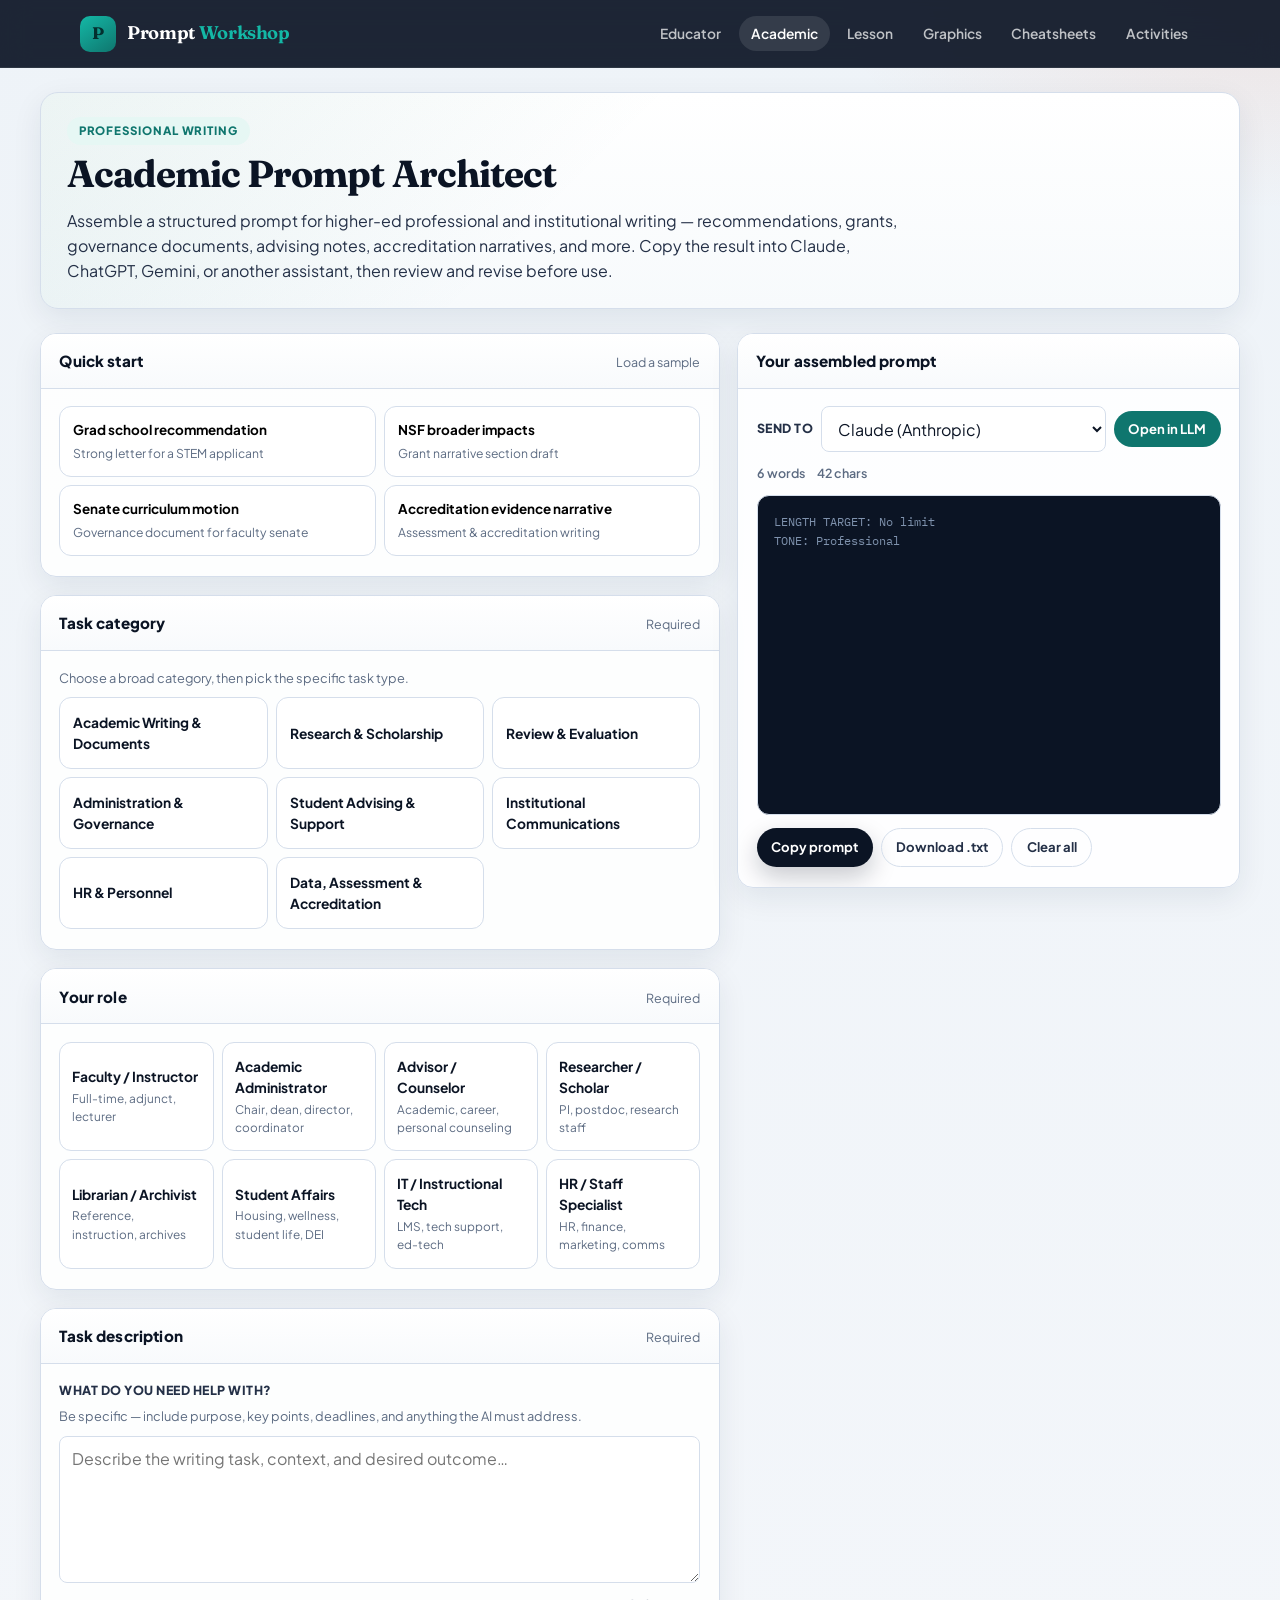
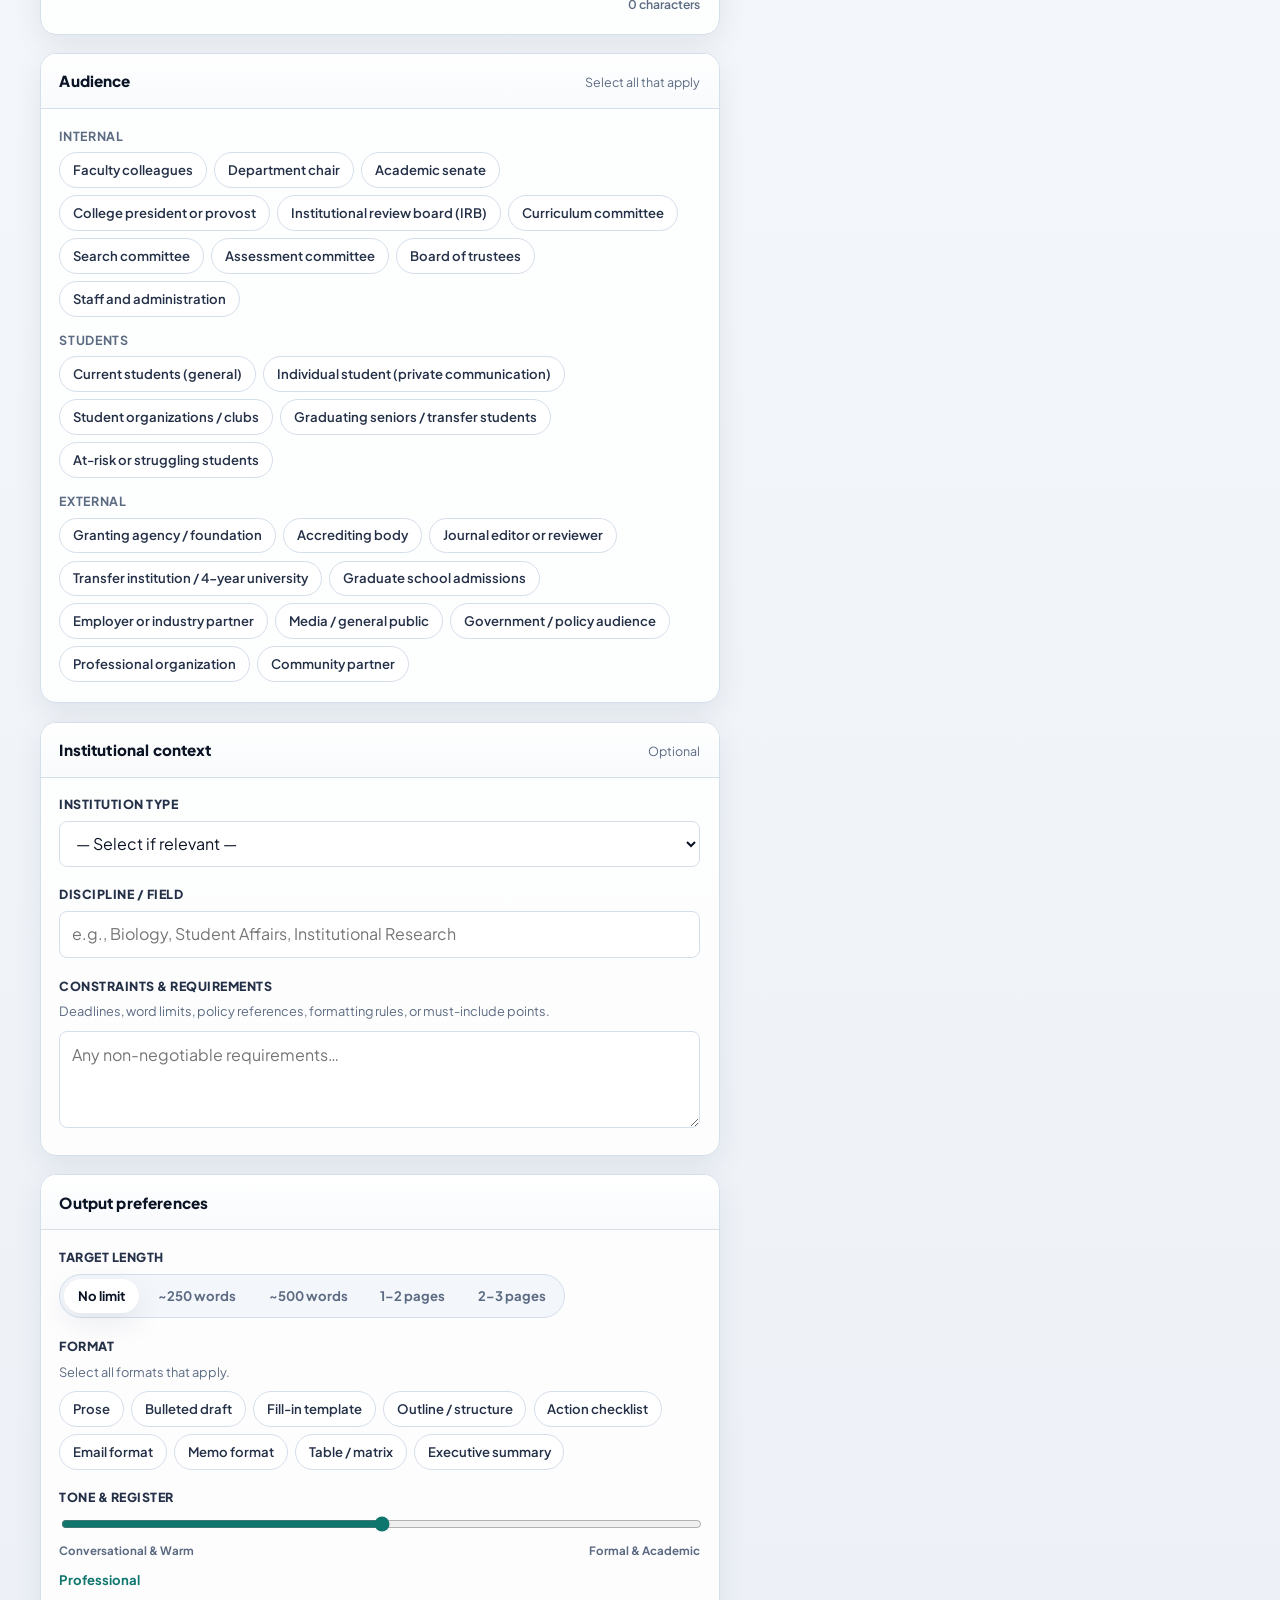
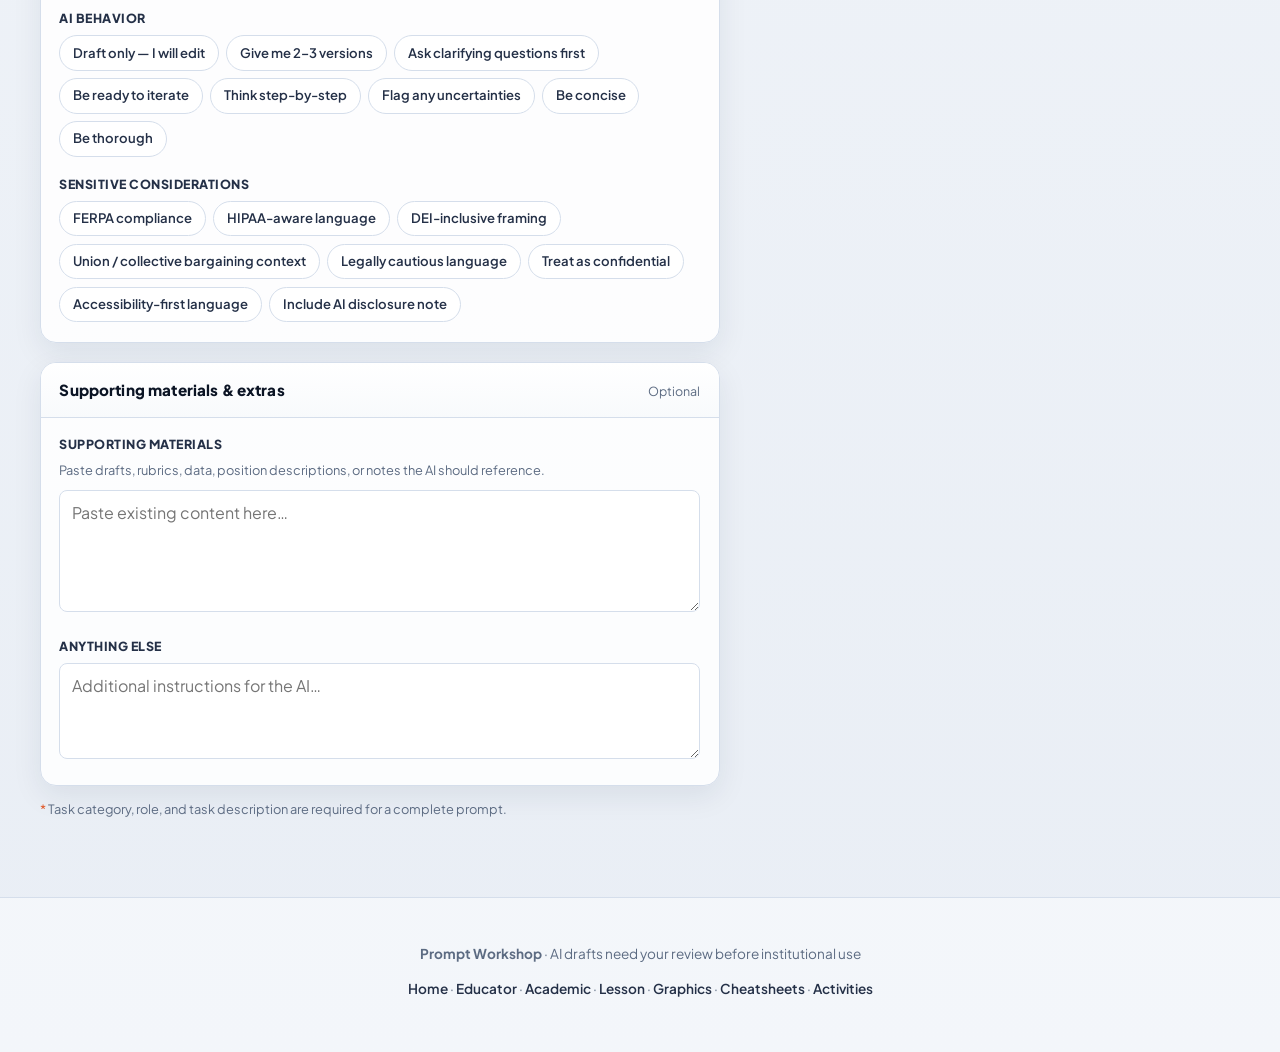
==== builders/academic.html @ 2d7a58cf "Add Prompt Workshop static site with six prompt builders Ship a GitHub Pages-ready home page and bui" ====
<!DOCTYPE html>
<html lang="en">
<head>
  <meta charset="UTF-8" />
  <meta name="viewport" content="width=device-width, initial-scale=1.0" />
  <meta name="description" content="Academic Prompt Architect — assemble ready-to-paste AI prompts for higher-ed professional and institutional writing." />
  <title>Academic Prompt Architect · Prompt Workshop</title>
  <link rel="preconnect" href="https://fonts.googleapis.com" />
  <link rel="preconnect" href="https://fonts.gstatic.com" crossorigin />
  <link href="https://fonts.googleapis.com/css2?family=Fraunces:opsz,wght@9..144,500;9..144,650;9..144,700&family=IBM+Plex+Mono:wght@400;500&family=Plus+Jakarta+Sans:wght@400;500;600;700;800&display=swap" rel="stylesheet" />
  <link rel="stylesheet" href="../assets/css/site.css" />
  <style>
    .subtype-block { display: none; margin-top: 0.75rem; }
    .subtype-block.visible { display: block; }
    .tone-wrap { display: grid; gap: 0.5rem; }
    .tone-labels {
      display: flex;
      justify-content: space-between;
      gap: 0.5rem;
      font-size: 0.72rem;
      font-weight: 700;
      color: var(--muted);
    }
    .tone-labels span:last-child { text-align: right; }
    .tone-current {
      font-size: 0.82rem;
      font-weight: 700;
      color: var(--teal);
      margin-top: 0.15rem;
    }
    input[type="range"] {
      width: 100%;
      accent-color: var(--teal);
      cursor: pointer;
    }
    .char-count {
      text-align: right;
      font-size: 0.76rem;
      font-weight: 600;
      color: var(--muted);
      margin-top: 0.35rem;
    }
    .llm-row {
      display: flex;
      flex-wrap: wrap;
      gap: 0.5rem;
      align-items: center;
      margin-bottom: 0.75rem;
    }
    .llm-row select {
      flex: 1 1 180px;
      min-width: 0;
    }
    .required-note abbr { text-decoration: none; color: var(--coral); }
  </style>
</head>
<body>
  <a class="skip-link" href="#main">Skip to content</a>

  <header class="site-header" role="banner">
    <div class="site-header-inner">
      <a class="brand" href="../index.html">
        <span class="brand-mark" aria-hidden="true">P</span>
        <span class="brand-name">Prompt <span>Workshop</span></span>
      </a>
      <nav class="nav-links" aria-label="Primary">
        <a href="educator.html">Educator</a>
        <a href="academic.html" aria-current="page">Academic</a>
        <a href="lesson.html">Lesson</a>
        <a href="graphics.html">Graphics</a>
        <a href="cheatsheets.html">Cheatsheets</a>
        <a href="activities.html">Activities</a>
      </nav>
    </div>
  </header>

  <main id="main" class="builder-shell">
    <header class="builder-intro">
      <span class="eyebrow">Professional writing</span>
      <h1>Academic Prompt Architect</h1>
      <p>
        Assemble a structured prompt for higher-ed professional and institutional writing —
        recommendations, grants, governance documents, advising notes, accreditation narratives, and more.
        Copy the result into Claude, ChatGPT, Gemini, or another assistant, then review and revise before use.
      </p>
    </header>

    <div class="builder-layout">
      <div class="stack" id="formStack">

        <!-- Examples -->
        <section class="panel" aria-labelledby="examples-head">
          <div class="panel-head">
            <h2 id="examples-head">Quick start</h2>
            <span class="hint">Load a sample</span>
          </div>
          <div class="panel-body">
            <div class="example-grid" id="exampleGrid" role="list"></div>
          </div>
        </section>

        <!-- Task category -->
        <section class="panel" aria-labelledby="category-head">
          <div class="panel-head">
            <h2 id="category-head">Task category</h2>
            <span class="hint">Required</span>
          </div>
          <div class="panel-body">
            <p class="field-hint" style="margin-top:0;">Choose a broad category, then pick the specific task type.</p>
            <div class="cat-grid" id="catGrid" role="group" aria-label="Task category"></div>
            <div class="subtype-block" id="subtypeBlock">
              <label class="field-label" for="subtypeSelect">Specific task type</label>
              <select id="subtypeSelect" aria-label="Specific task type"></select>
            </div>
          </div>
        </section>

        <!-- Role / persona -->
        <section class="panel" aria-labelledby="persona-head">
          <div class="panel-head">
            <h2 id="persona-head">Your role</h2>
            <span class="hint">Required</span>
          </div>
          <div class="panel-body">
            <div class="persona-grid" id="personaGrid" role="radiogroup" aria-label="Your role or persona"></div>
          </div>
        </section>

        <!-- Task description -->
        <section class="panel" aria-labelledby="task-head">
          <div class="panel-head">
            <h2 id="task-head">Task description</h2>
            <span class="hint">Required</span>
          </div>
          <div class="panel-body">
            <label class="field-label" for="taskDesc">What do you need help with?</label>
            <p class="field-hint">Be specific — include purpose, key points, deadlines, and anything the AI must address.</p>
            <textarea id="taskDesc" rows="5" placeholder="Describe the writing task, context, and desired outcome…"></textarea>
            <div class="char-count" id="taskCharCount" aria-live="polite">0 characters</div>
          </div>
        </section>

        <!-- Audience -->
        <section class="panel" aria-labelledby="audience-head">
          <div class="panel-head">
            <h2 id="audience-head">Audience</h2>
            <span class="hint">Select all that apply</span>
          </div>
          <div class="panel-body">
            <div class="audience-groups" id="audienceGroups"></div>
          </div>
        </section>

        <!-- Optional context -->
        <section class="panel" aria-labelledby="context-head">
          <div class="panel-head">
            <h2 id="context-head">Institutional context</h2>
            <span class="hint">Optional</span>
          </div>
          <div class="panel-body stack">
            <div>
              <label class="field-label" for="instType">Institution type</label>
              <select id="instType">
                <option value="">— Select if relevant —</option>
                <option value="Community college (2-year)">Community college (2-year)</option>
                <option value="Liberal arts college (4-year)">Liberal arts college (4-year)</option>
                <option value="Regional university">Regional university</option>
                <option value="Research university (R1/R2)">Research university (R1/R2)</option>
                <option value="HBCU / MSI / tribal college">HBCU / MSI / tribal college</option>
                <option value="Technical / vocational college">Technical / vocational college</option>
                <option value="Online-focused institution">Online-focused institution</option>
                <option value="Graduate / professional school">Graduate / professional school</option>
              </select>
            </div>
            <div>
              <label class="field-label" for="discipline">Discipline / field</label>
              <input type="text" id="discipline" placeholder="e.g., Biology, Student Affairs, Institutional Research" />
            </div>
            <div>
              <label class="field-label" for="constraints">Constraints &amp; requirements</label>
              <p class="field-hint">Deadlines, word limits, policy references, formatting rules, or must-include points.</p>
              <textarea id="constraints" rows="3" placeholder="Any non-negotiable requirements…"></textarea>
            </div>
          </div>
        </section>

        <!-- Output preferences -->
        <section class="panel" aria-labelledby="output-prefs-head">
          <div class="panel-head">
            <h2 id="output-prefs-head">Output preferences</h2>
          </div>
          <div class="panel-body stack">

            <div>
              <span class="field-label">Target length</span>
              <div class="seg" id="lengthSeg" role="group" aria-label="Target length"></div>
            </div>

            <div>
              <span class="field-label">Format</span>
              <p class="field-hint">Select all formats that apply.</p>
              <div class="chip-grid" id="formatGrid" role="group" aria-label="Output format"></div>
            </div>

            <div>
              <span class="field-label" id="tone-label">Tone &amp; register</span>
              <div class="tone-wrap">
                <input type="range" id="toneSlider" min="0" max="4" step="1" value="2" aria-labelledby="tone-label" aria-valuetext="Professional" />
                <div class="tone-labels" aria-hidden="true">
                  <span>Conversational &amp; Warm</span>
                  <span>Formal &amp; Academic</span>
                </div>
                <div class="tone-current" id="toneDisplay">Professional</div>
              </div>
            </div>

            <div>
              <span class="field-label">AI behavior</span>
              <div class="chip-grid" id="behaviorGrid" role="group" aria-label="AI behavior preferences"></div>
            </div>

            <div>
              <span class="field-label">Sensitive considerations</span>
              <div class="chip-grid" id="sensitiveGrid" role="group" aria-label="Sensitive considerations"></div>
            </div>
          </div>
        </section>

        <!-- Materials -->
        <section class="panel" aria-labelledby="materials-head">
          <div class="panel-head">
            <h2 id="materials-head">Supporting materials &amp; extras</h2>
            <span class="hint">Optional</span>
          </div>
          <div class="panel-body stack">
            <div>
              <label class="field-label" for="materials">Supporting materials</label>
              <p class="field-hint">Paste drafts, rubrics, data, position descriptions, or notes the AI should reference.</p>
              <textarea id="materials" rows="4" placeholder="Paste existing content here…"></textarea>
            </div>
            <div>
              <label class="field-label" for="extras">Anything else</label>
              <textarea id="extras" rows="2" placeholder="Additional instructions for the AI…"></textarea>
            </div>
          </div>
        </section>

        <p class="required-note"><abbr title="required">*</abbr> Task category, role, and task description are required for a complete prompt.</p>
      </div>

      <!-- Output panel -->
      <aside class="output-panel" aria-labelledby="output-head">
        <section class="panel">
          <div class="panel-head">
            <h2 id="output-head">Your assembled prompt</h2>
          </div>
          <div class="panel-body">
            <div class="llm-row">
              <label class="field-label" for="llmSelect" style="margin:0;flex:0 0 auto;">Send to</label>
              <select id="llmSelect" aria-label="Choose LLM platform">
                <option value="claude">Claude (Anthropic)</option>
                <option value="chatgpt">ChatGPT (OpenAI)</option>
                <option value="gemini">Gemini (Google)</option>
                <option value="copilot">Copilot (Microsoft)</option>
                <option value="perplexity">Perplexity</option>
              </select>
              <button type="button" class="btn btn-accent btn-sm" id="openLlmBtn">Open in LLM</button>
            </div>

            <div class="stats" aria-live="polite">
              <span id="wordCount">0 words</span>
              <span id="charCount">0 chars</span>
              <span class="copy-toast" id="copyToast" role="status">Copied!</span>
            </div>

            <div class="output-box empty" id="outputBox" role="region" aria-live="polite" aria-label="Assembled prompt preview" tabindex="0">
Select a task category, role, and task description to assemble your prompt →
            </div>

            <div class="output-actions">
              <button type="button" class="btn btn-primary btn-sm" id="copyBtn">Copy prompt</button>
              <button type="button" class="btn btn-ghost btn-sm" id="downloadBtn">Download .txt</button>
              <button type="button" class="btn btn-ghost btn-sm" id="clearBtn">Clear all</button>
            </div>
          </div>
        </section>
      </aside>
    </div>
  </main>

  <footer class="site-footer">
    <p><strong>Prompt Workshop</strong> · AI drafts need your review before institutional use</p>
    <p style="margin-top:0.4rem;"><a href="../index.html">Home</a> · <a href="educator.html">Educator</a> · <a href="academic.html">Academic</a> · <a href="lesson.html">Lesson</a> · <a href="graphics.html">Graphics</a> · <a href="cheatsheets.html">Cheatsheets</a> · <a href="activities.html">Activities</a></p>
  </footer>

  <script>
(function () {
  'use strict';

  /* ── Data ─────────────────────────────────────────────── */

  const CATEGORIES = {
    writing: {
      label: 'Academic Writing & Documents',
      subtypes: [
        'Letter of Recommendation',
        'Grant Proposal Narrative',
        'Tenure & Promotion Narrative',
        'Course Proposal',
        'Policy Draft',
        'Conference Abstract',
        'Syllabus Statement or Policy Language',
        'Teaching Philosophy Statement',
        'Research Statement',
        'Scholarship Nomination Letter',
        'Academic Appeal Response',
        'Department Memo or Brief'
      ]
    },
    research: {
      label: 'Research & Scholarship',
      subtypes: [
        'Literature Review Summary',
        'Research Proposal Section',
        'IRB Protocol Narrative',
        'Data Management Plan',
        'Conference Paper Draft',
        'Peer Review Response Letter',
        'Research Impact Statement',
        'Annotated Bibliography Entry',
        'Methods Section Draft',
        'Funding Justification'
      ]
    },
    review: {
      label: 'Review & Evaluation',
      subtypes: [
        'Program Review Narrative',
        'Peer Teaching Observation Summary',
        'Student Work Evaluation',
        'Grant Proposal Review',
        'Manuscript Peer Review',
        'Accreditation Self-Study Section',
        'Annual Performance Review',
        'Search Committee Evaluation',
        'Portfolio Assessment Summary',
        'Rubric-Based Feedback Draft'
      ]
    },
    admin: {
      label: 'Administration & Governance',
      subtypes: [
        'Senate Motion or Resolution',
        'Committee Report',
        'Strategic Plan Section',
        'Budget Justification',
        'Governance Briefing Memo',
        'Accreditation Response Letter',
        'Policy Revision Proposal',
        'Meeting Agenda & Minutes',
        'Task Force Charge Letter',
        'Executive Summary for Leadership'
      ]
    },
    advising: {
      label: 'Student Advising & Support',
      subtypes: [
        'Advising Session Notes',
        'Degree Plan Summary',
        'Academic Probation Letter',
        'Transfer Guidance Memo',
        'Career Pathway Outline',
        'Intervention Plan',
        'Referral to Support Services',
        'Graduation Checklist Communication',
        'Appeal or Petition Guidance',
        'Parent/Family Communication Draft'
      ]
    },
    communications: {
      label: 'Institutional Communications',
      subtypes: [
        'Campus Announcement',
        'Faculty Newsletter Article',
        'Crisis Communication Draft',
        'Event Invitation',
        'Website Copy',
        'Social Media Post (Institutional)',
        'Alumni Update',
        'Press Release',
        'Community Partnership Announcement',
        'Internal FAQ Document'
      ]
    },
    hr: {
      label: 'HR & Personnel',
      subtypes: [
        'Job Posting',
        'Search Committee Charge Letter',
        'Offer Letter Draft',
        'Performance Improvement Plan',
        'Onboarding Checklist',
        'Staff Appreciation Message',
        'Policy FAQ for Employees',
        'Exit Interview Summary',
        'Position Description Revision',
        'Workplace Accommodation Memo'
      ]
    },
    data: {
      label: 'Data, Assessment & Accreditation',
      subtypes: [
        'Assessment Report',
        'Accreditation Evidence Narrative',
        'Survey Results Summary',
        'Enrollment Analysis Memo',
        'KPI Dashboard Narrative',
        'Outcomes Assessment Plan',
        'Institutional Research Brief',
        'Program-Level Data Story',
        'Closing-the-Loop Report',
        'Benchmark Comparison Summary'
      ]
    }
  };

  const PERSONAS = [
    { id: 'faculty', label: 'Faculty / Instructor', desc: 'Full-time, adjunct, lecturer' },
    { id: 'admin', label: 'Academic Administrator', desc: 'Chair, dean, director, coordinator' },
    { id: 'advising', label: 'Advisor / Counselor', desc: 'Academic, career, personal counseling' },
    { id: 'researcher', label: 'Researcher / Scholar', desc: 'PI, postdoc, research staff' },
    { id: 'library', label: 'Librarian / Archivist', desc: 'Reference, instruction, archives' },
    { id: 'student_affairs', label: 'Student Affairs', desc: 'Housing, wellness, student life, DEI' },
    { id: 'it', label: 'IT / Instructional Tech', desc: 'LMS, tech support, ed-tech' },
    { id: 'hr', label: 'HR / Staff Specialist', desc: 'HR, finance, marketing, comms' }
  ];

  const PERSONA_INTROS = {
    faculty: 'Act as an experienced faculty member who writes clearly for academic and institutional audiences while preserving an authentic professional voice.',
    admin: 'Act as a seasoned academic administrator familiar with governance, policy, accreditation, and institutional communication norms.',
    advising: 'Act as a thoughtful academic advisor who communicates with clarity, empathy, and respect for student privacy and dignity.',
    researcher: 'Act as a rigorous researcher and scholar who writes with precision, appropriate hedging, and discipline-specific conventions.',
    library: 'Act as an academic librarian who bridges information literacy, scholarly communication, and institutional policy with clarity.',
    student_affairs: 'Act as a student affairs professional who balances care, compliance, and clear institutional messaging.',
    it: 'Act as an instructional technology and IT professional who translates technical concepts for diverse campus audiences.',
    hr: 'Act as an HR and personnel specialist who drafts fair, compliant, and professionally neutral institutional language.'
  };

  const AUDIENCES = {
    Internal: [
      'Faculty colleagues',
      'Department chair',
      'Academic senate',
      'College president or provost',
      'Institutional review board (IRB)',
      'Curriculum committee',
      'Search committee',
      'Assessment committee',
      'Board of trustees',
      'Staff and administration'
    ],
    Students: [
      'Current students (general)',
      'Individual student (private communication)',
      'Student organizations / clubs',
      'Graduating seniors / transfer students',
      'At-risk or struggling students'
    ],
    External: [
      'Granting agency / foundation',
      'Accrediting body',
      'Journal editor or reviewer',
      'Transfer institution / 4-year university',
      'Graduate school admissions',
      'Employer or industry partner',
      'Media / general public',
      'Government / policy audience',
      'Professional organization',
      'Community partner'
    ]
  };

  const LENGTHS = [
    { id: 'none', label: 'No limit' },
    { id: 'w250', label: '~250 words' },
    { id: 'w500', label: '~500 words' },
    { id: 'p12', label: '1–2 pages' },
    { id: 'p23', label: '2–3 pages' }
  ];

  const FORMATS = [
    { id: 'prose', label: 'Prose' },
    { id: 'bulleted', label: 'Bulleted draft' },
    { id: 'template', label: 'Fill-in template' },
    { id: 'outline', label: 'Outline / structure' },
    { id: 'checklist', label: 'Action checklist' },
    { id: 'email', label: 'Email format' },
    { id: 'memo', label: 'Memo format' },
    { id: 'table', label: 'Table / matrix' },
    { id: 'summary', label: 'Executive summary' }
  ];

  const TONE_LABELS = [
    'Conversational & Warm',
    'Approachable Professional',
    'Professional',
    'Formal',
    'Formal & Academic'
  ];

  const BEHAVIORS = [
    { id: 'draft_only', label: 'Draft only — I will edit' },
    { id: 'multiple_versions', label: 'Give me 2–3 versions' },
    { id: 'ask_first', label: 'Ask clarifying questions first' },
    { id: 'iterate', label: 'Be ready to iterate' },
    { id: 'think_step', label: 'Think step-by-step' },
    { id: 'no_hallucinate', label: 'Flag any uncertainties' },
    { id: 'concise', label: 'Be concise' },
    { id: 'thorough', label: 'Be thorough' }
  ];

  const SENSITIVE = [
    { id: 'ferpa', label: 'FERPA compliance' },
    { id: 'hipaa', label: 'HIPAA-aware language' },
    { id: 'dei', label: 'DEI-inclusive framing' },
    { id: 'union', label: 'Union / collective bargaining context' },
    { id: 'legal', label: 'Legally cautious language' },
    { id: 'confidential', label: 'Treat as confidential' },
    { id: 'accessibility', label: 'Accessibility-first language' },
    { id: 'ai_disclosure', label: 'Include AI disclosure note' }
  ];

  const LLM_URLS = {
    claude: 'https://claude.ai/new',
    chatgpt: 'https://chatgpt.com/',
    gemini: 'https://gemini.google.com/app',
    copilot: 'https://copilot.microsoft.com/',
    perplexity: 'https://www.perplexity.ai/'
  };

  const EXAMPLES = [
    {
      title: 'Grad school recommendation',
      desc: 'Strong letter for a STEM applicant',
      data: {
        category: 'writing',
        subtype: 'Letter of Recommendation',
        persona: 'faculty',
        taskDesc: 'Draft a letter of recommendation for a senior biology major applying to PhD programs in ecology. The student led a two-semester independent research project on pollinator diversity, presented at a regional conference, and served as a peer tutor. Highlight intellectual curiosity, research maturity, and collaborative skills. I am a tenured associate professor who supervised their research.',
        audiences: ['Graduate school admissions'],
        instType: 'Liberal arts college (4-year)',
        discipline: 'Biology / Ecology',
        constraints: 'One page maximum. Must follow our department\'s letter template structure: opening relationship, academic ability, research experience, personal qualities, strong closing endorsement.',
        length: 'p12',
        formats: ['prose'],
        tone: 3,
        behaviors: ['draft_only', 'no_hallucinate'],
        sensitive: ['ferpa', 'ai_disclosure'],
        materials: '',
        extras: 'Do not invent specific course grades or awards — use bracketed placeholders where facts are missing.'
      }
    },
    {
      title: 'NSF broader impacts',
      desc: 'Grant narrative section draft',
      data: {
        category: 'writing',
        subtype: 'Grant Proposal Narrative',
        persona: 'researcher',
        taskDesc: 'Write the Broader Impacts section for an NSF proposal on community-based water quality monitoring. Our project partners with a local watershed association and community college to train citizen scientists and integrate findings into an introductory environmental science course.',
        audiences: ['Granting agency / foundation', 'Community partner'],
        instType: 'Community college (2-year)',
        discipline: 'Environmental Science',
        constraints: 'Target ~500 words. Align with NSF criteria: integration of research and education, broadening participation, and dissemination.',
        length: 'w500',
        formats: ['prose'],
        tone: 4,
        behaviors: ['draft_only', 'think_step', 'iterate', 'no_hallucinate'],
        sensitive: ['dei'],
        materials: 'Partner org: Clearwater Watershed Alliance (nonprofit). Course: ENV 101, ~24 students per term, 2 sections/year.',
        extras: 'Suggest 2-3 measurable outcomes I can refine with my grants office.'
      }
    },
    {
      title: 'Senate curriculum motion',
      desc: 'Governance document for faculty senate',
      data: {
        category: 'admin',
        subtype: 'Senate Motion or Resolution',
        persona: 'admin',
        taskDesc: 'Draft a senate motion to approve a new interdisciplinary General Education outcome on information literacy and AI literacy, effective Fall 2027. The Curriculum Committee has already approved the outcome language; senate needs a formal motion, rationale, and implementation timeline.',
        audiences: ['Academic senate', 'Curriculum committee', 'Faculty colleagues'],
        instType: 'Regional university',
        discipline: 'General Education / Curriculum',
        constraints: 'Follow Robert\'s Rules style. Include: whereas clauses, resolved clauses, effective date, and review date (3 years).',
        length: 'p12',
        formats: ['prose', 'outline'],
        tone: 3,
        behaviors: ['draft_only', 'ask_first'],
        sensitive: ['legal', 'ai_disclosure'],
        materials: 'Proposed outcome: "Graduates will evaluate information sources critically, use AI tools responsibly, and attribute intellectual work appropriately."',
        extras: 'Include a brief implementation note for the registrar and assessment office.'
      }
    },
    {
      title: 'Accreditation evidence narrative',
      desc: 'Assessment & accreditation writing',
      data: {
        category: 'data',
        subtype: 'Accreditation Evidence Narrative',
        persona: 'admin',
        taskDesc: 'Write a narrative evidence section demonstrating how our nursing program uses direct and indirect assessment data to improve student learning outcomes, for our HLC accreditation self-study Standard 4.',
        audiences: ['Accrediting body', 'Assessment committee', 'College president or provost'],
        instType: 'Community college (2-year)',
        discipline: 'Nursing / Health Sciences',
        constraints: '750–1000 words. Reference closing-the-loop cycle. Avoid student identifiers.',
        length: 'p12',
        formats: ['prose', 'summary'],
        tone: 4,
        behaviors: ['thorough', 'no_hallucinate', 'draft_only'],
        sensitive: ['ferpa', 'confidential'],
        materials: '2023-24 NCLEX pass rate: 91%. Capstone OSCE rubric avg improved from 3.1 to 3.6 (4-pt scale) after curriculum map revision.',
        extras: 'Use assessment terminology appropriate for HLC Standard 4.'
      }
    }
  ];

  /* ── State ─────────────────────────────────────────────── */

  let state = {
    category: '',
    subtype: '',
    persona: '',
    audiences: new Set(),
    length: 'none',
    formats: new Set(),
    behaviors: new Set(),
    sensitive: new Set()
  };

  /* ── DOM refs ─────────────────────────────────────────── */

  const catGrid = document.getElementById('catGrid');
  const subtypeBlock = document.getElementById('subtypeBlock');
  const subtypeSelect = document.getElementById('subtypeSelect');
  const personaGrid = document.getElementById('personaGrid');
  const audienceGroups = document.getElementById('audienceGroups');
  const lengthSeg = document.getElementById('lengthSeg');
  const formatGrid = document.getElementById('formatGrid');
  const behaviorGrid = document.getElementById('behaviorGrid');
  const sensitiveGrid = document.getElementById('sensitiveGrid');
  const taskDesc = document.getElementById('taskDesc');
  const taskCharCount = document.getElementById('taskCharCount');
  const toneSlider = document.getElementById('toneSlider');
  const toneDisplay = document.getElementById('toneDisplay');
  const outputBox = document.getElementById('outputBox');
  const wordCount = document.getElementById('wordCount');
  const charCount = document.getElementById('charCount');
  const copyToast = document.getElementById('copyToast');
  const exampleGrid = document.getElementById('exampleGrid');

  /* ── Render helpers ─────────────────────────────────────── */

  function slugify(text) {
    return text.toLowerCase().replace(/[^a-z0-9]+/g, '_').replace(/^_|_$/g, '');
  }

  function renderCategories() {
    catGrid.innerHTML = Object.entries(CATEGORIES).map(([id, cat]) =>
      `<button type="button" class="cat-btn" data-cat="${id}" aria-pressed="false">${cat.label}</button>`
    ).join('');
  }

  function renderPersonas() {
    personaGrid.innerHTML = PERSONAS.map(p =>
      `<button type="button" class="persona-btn" data-persona="${p.id}" role="radio" aria-checked="false">
        <strong>${p.label}</strong>
        <span>${p.desc}</span>
      </button>`
    ).join('');
  }

  function renderAudiences() {
    audienceGroups.innerHTML = Object.entries(AUDIENCES).map(([group, items]) => `
      <div class="audience-group">
        <h4>${group}</h4>
        <div class="chip-grid" role="group" aria-label="${group} audience">
          ${items.map(a => {
            const id = slugify(a);
            return `<button type="button" class="chip" data-audience="${a}" data-aud-id="${id}" aria-pressed="false">${a}</button>`;
          }).join('')}
        </div>
      </div>
    `).join('');
  }

  function renderLengthSeg() {
    lengthSeg.innerHTML = LENGTHS.map((l, i) =>
      `<button type="button" class="${i === 0 ? 'active' : ''}" data-length="${l.id}" aria-pressed="${i === 0 ? 'true' : 'false'}">${l.label}</button>`
    ).join('');
  }

  function renderChipGroup(container, items, attr, labelKey) {
    container.innerHTML = items.map(item => {
      const id = item.id;
      const label = item[labelKey];
      return `<button type="button" class="chip" data-${attr}="${id}" aria-pressed="false">${label}</button>`;
    }).join('');
  }

  function renderExamples() {
    exampleGrid.innerHTML = EXAMPLES.map((ex, i) =>
      `<button type="button" class="example-btn" data-example="${i}" role="listitem">
        <strong>${ex.title}</strong>
        <span>${ex.desc}</span>
      </button>`
    ).join('');
  }

  /* ── Category / subtype ─────────────────────────────────── */

  function selectCategory(catId) {
    state.category = catId;
    catGrid.querySelectorAll('.cat-btn').forEach(btn => {
      const active = btn.dataset.cat === catId;
      btn.classList.toggle('active', active);
      btn.setAttribute('aria-pressed', active ? 'true' : 'false');
    });

    const cat = CATEGORIES[catId];
    subtypeSelect.innerHTML = cat.subtypes.map(s =>
      `<option value="${s}">${s}</option>`
    ).join('');
    state.subtype = cat.subtypes[0];
    subtypeBlock.classList.add('visible');
    updatePrompt();
  }

  /* ── Persona ────────────────────────────────────────────── */

  function selectPersona(id) {
    state.persona = id;
    personaGrid.querySelectorAll('.persona-btn').forEach(btn => {
      const active = btn.dataset.persona === id;
      btn.classList.toggle('active', active);
      btn.setAttribute('aria-checked', active ? 'true' : 'false');
    });
    updatePrompt();
  }

  /* ── Toggle sets ────────────────────────────────────────── */

  function toggleChip(btn, set, keyAttr, onChange) {
    const val = btn.dataset[keyAttr];
    if (set.has(val)) {
      set.delete(val);
      btn.classList.remove('active');
      btn.setAttribute('aria-pressed', 'false');
    } else {
      set.add(val);
      btn.classList.add('active');
      btn.setAttribute('aria-pressed', 'true');
    }
    if (onChange) onChange();
    else updatePrompt();
  }

  function setChips(container, attr, values) {
    container.querySelectorAll('.chip').forEach(btn => {
      const active = values.includes(btn.dataset[attr]);
      btn.classList.toggle('active', active);
      btn.setAttribute('aria-pressed', active ? 'true' : 'false');
    });
  }

  function selectLength(id) {
    state.length = id;
    lengthSeg.querySelectorAll('button').forEach(btn => {
      const active = btn.dataset.length === id;
      btn.classList.toggle('active', active);
      btn.setAttribute('aria-pressed', active ? 'true' : 'false');
    });
    updatePrompt();
  }

  /* ── Prompt assembly ────────────────────────────────────── */

  function getLengthLabel() {
    const item = LENGTHS.find(l => l.id === state.length);
    return item ? item.label : 'No limit';
  }

  function getSelectedLabels(container, attr, catalog) {
    const ids = Array.from(container.querySelectorAll('.chip.active')).map(b => b.dataset[attr]);
    if (!catalog) return ids;
    return ids.map(id => {
      const item = catalog.find(c => c.id === id);
      return item ? item.label : id;
    });
  }

  function assemblePrompt() {
    const parts = [];

    if (state.persona && PERSONA_INTROS[state.persona]) {
      parts.push(PERSONA_INTROS[state.persona]);
      parts.push('');
    }

    if (state.category && state.subtype) {
      const catLabel = CATEGORIES[state.category].label;
      parts.push(`TASK: ${state.subtype} [${catLabel}]`);
      parts.push('');
    }

    const desc = taskDesc.value.trim();
    if (desc) {
      parts.push(desc);
      parts.push('');
    }

    const audienceBtns = audienceGroups.querySelectorAll('.chip.active');
    if (audienceBtns.length) {
      parts.push('AUDIENCE: ' + Array.from(audienceBtns).map(b => b.dataset.audience).join('; '));
    }

    const inst = document.getElementById('instType').value;
    if (inst) parts.push('INSTITUTION TYPE: ' + inst);

    const disc = document.getElementById('discipline').value.trim();
    if (disc) parts.push('DISCIPLINE / FIELD: ' + disc);

    const constraints = document.getElementById('constraints').value.trim();
    if (constraints) {
      parts.push('');
      parts.push('CONSTRAINTS & REQUIREMENTS:');
      parts.push(constraints);
    }

    parts.push('');
    parts.push('LENGTH TARGET: ' + getLengthLabel());

    const formatLabels = getSelectedLabels(formatGrid, 'format', FORMATS);
    if (formatLabels.length) {
      parts.push('FORMAT: ' + formatLabels.join('; '));
    }

    const toneIdx = parseInt(toneSlider.value, 10);
    parts.push('TONE: ' + TONE_LABELS[toneIdx]);

    const behaviorLabels = getSelectedLabels(behaviorGrid, 'behavior', BEHAVIORS);
    if (behaviorLabels.length) {
      parts.push('AI BEHAVIOR: ' + behaviorLabels.join('; '));
    }

    const sensitiveLabels = getSelectedLabels(sensitiveGrid, 'sensitive', SENSITIVE);
    if (sensitiveLabels.length) {
      parts.push('SENSITIVE CONSIDERATIONS: ' + sensitiveLabels.join('; '));
    }

    const materials = document.getElementById('materials').value.trim();
    if (materials) {
      parts.push('');
      parts.push('SUPPORTING MATERIALS:');
      parts.push(materials);
    }

    const extras = document.getElementById('extras').value.trim();
    if (extras) {
      parts.push('');
      parts.push('ADDITIONAL INSTRUCTIONS:');
      parts.push(extras);
    }

    if (parts.length && state.persona) {
      parts.push('');
      parts.push('---');
      parts.push('Review all output for accuracy, institutional policy compliance, and appropriate voice before use. Replace any bracketed placeholders with verified facts.');
    }

    return parts.join('\n').trim();
  }

  function countWords(text) {
    if (!text.trim()) return 0;
    return text.trim().split(/\s+/).length;
  }

  function updatePrompt() {
    state.subtype = subtypeSelect.value || state.subtype;
    const text = assemblePrompt();
    const hasMinimum = state.category && state.persona && taskDesc.value.trim();

    outputBox.textContent = text || 'Select a task category, role, and task description to assemble your prompt →';
    outputBox.classList.toggle('empty', !text || !hasMinimum);

    wordCount.textContent = countWords(text) + ' words';
    charCount.textContent = text.length + ' chars';

    taskCharCount.textContent = taskDesc.value.length + ' character' + (taskDesc.value.length === 1 ? '' : 's');
  }

  /* ── Load example ───────────────────────────────────────── */

  function loadExample(index) {
    const ex = EXAMPLES[index];
    if (!ex) return;
    const d = ex.data;

    selectCategory(d.category);
    subtypeSelect.value = d.subtype;
    state.subtype = d.subtype;

    selectPersona(d.persona);

    state.audiences = new Set(d.audiences || []);
    audienceGroups.querySelectorAll('.chip').forEach(btn => {
      const active = state.audiences.has(btn.dataset.audience);
      btn.classList.toggle('active', active);
      btn.setAttribute('aria-pressed', active ? 'true' : 'false');
    });

    document.getElementById('instType').value = d.instType || '';
    document.getElementById('discipline').value = d.discipline || '';
    document.getElementById('constraints').value = d.constraints || '';
    taskDesc.value = d.taskDesc || '';
    document.getElementById('materials').value = d.materials || '';
    document.getElementById('extras').value = d.extras || '';

    selectLength(d.length || 'none');

    state.formats = new Set(d.formats || []);
    setChips(formatGrid, 'format', d.formats || []);

    state.behaviors = new Set(d.behaviors || []);
    setChips(behaviorGrid, 'behavior', d.behaviors || []);

    state.sensitive = new Set(d.sensitive || []);
    setChips(sensitiveGrid, 'sensitive', d.sensitive || []);

    toneSlider.value = d.tone != null ? d.tone : 2;
    toneDisplay.textContent = TONE_LABELS[parseInt(toneSlider.value, 10)];
    toneSlider.setAttribute('aria-valuetext', toneDisplay.textContent);

    updatePrompt();
    taskDesc.focus();
  }

  /* ── Copy / download / clear ────────────────────────────── */

  function getPromptText() {
    return assemblePrompt();
  }

  function flashCopyToast() {
    copyToast.classList.add('show');
    setTimeout(() => copyToast.classList.remove('show'), 1800);
  }

  function copyText(text, cb) {
    if (!text) return;
    if (navigator.clipboard && navigator.clipboard.writeText) {
      navigator.clipboard.writeText(text).then(cb).catch(() => fallbackCopy(text, cb));
    } else {
      fallbackCopy(text, cb);
    }
  }

  function fallbackCopy(text, cb) {
    const ta = document.createElement('textarea');
    ta.value = text;
    ta.setAttribute('readonly', '');
    ta.style.position = 'fixed';
    ta.style.left = '-9999px';
    document.body.appendChild(ta);
    ta.select();
    try {
      document.execCommand('copy');
      if (cb) cb();
    } catch (e) { /* ignore */ }
    document.body.removeChild(ta);
  }

  function copyPrompt() {
    const text = getPromptText();
    if (!text) return;
    copyText(text, flashCopyToast);
  }

  function downloadPrompt() {
    const text = getPromptText();
    if (!text) return;
    const blob = new Blob([text], { type: 'text/plain;charset=utf-8' });
    const url = URL.createObjectURL(blob);
    const a = document.createElement('a');
    const slug = state.subtype ? slugify(state.subtype).slice(0, 40) : 'academic-prompt';
    a.href = url;
    a.download = slug + '-prompt.txt';
    document.body.appendChild(a);
    a.click();
    document.body.removeChild(a);
    URL.revokeObjectURL(url);
  }

  function clearAll() {
    state = {
      category: '',
      subtype: '',
      persona: '',
      audiences: new Set(),
      length: 'none',
      formats: new Set(),
      behaviors: new Set(),
      sensitive: new Set()
    };

    catGrid.querySelectorAll('.cat-btn').forEach(btn => {
      btn.classList.remove('active');
      btn.setAttribute('aria-pressed', 'false');
    });
    personaGrid.querySelectorAll('.persona-btn').forEach(btn => {
      btn.classList.remove('active');
      btn.setAttribute('aria-checked', 'false');
    });
    subtypeBlock.classList.remove('visible');
    subtypeSelect.innerHTML = '';

    audienceGroups.querySelectorAll('.chip').forEach(btn => {
      btn.classList.remove('active');
      btn.setAttribute('aria-pressed', 'false');
    });
    formatGrid.querySelectorAll('.chip').forEach(btn => {
      btn.classList.remove('active');
      btn.setAttribute('aria-pressed', 'false');
    });
    behaviorGrid.querySelectorAll('.chip').forEach(btn => {
      btn.classList.remove('active');
      btn.setAttribute('aria-pressed', 'false');
    });
    sensitiveGrid.querySelectorAll('.chip').forEach(btn => {
      btn.classList.remove('active');
      btn.setAttribute('aria-pressed', 'false');
    });

    selectLength('none');
    taskDesc.value = '';
    document.getElementById('instType').value = '';
    document.getElementById('discipline').value = '';
    document.getElementById('constraints').value = '';
    document.getElementById('materials').value = '';
    document.getElementById('extras').value = '';
    toneSlider.value = 2;
    toneDisplay.textContent = TONE_LABELS[2];
    toneSlider.setAttribute('aria-valuetext', TONE_LABELS[2]);

    updatePrompt();
  }

  function openInLlm() {
    const text = getPromptText();
    if (!text) return;
    const key = document.getElementById('llmSelect').value;
    const url = LLM_URLS[key] || LLM_URLS.claude;
    copyText(text, () => {
      flashCopyToast();
      window.open(url, '_blank', 'noopener,noreferrer');
    });
  }

  /* ── Init & events ──────────────────────────────────────── */

  renderCategories();
  renderPersonas();
  renderAudiences();
  renderLengthSeg();
  renderChipGroup(formatGrid, FORMATS, 'format', 'label');
  renderChipGroup(behaviorGrid, BEHAVIORS, 'behavior', 'label');
  renderChipGroup(sensitiveGrid, SENSITIVE, 'sensitive', 'label');
  renderExamples();

  catGrid.addEventListener('click', e => {
    const btn = e.target.closest('.cat-btn');
    if (btn) selectCategory(btn.dataset.cat);
  });

  personaGrid.addEventListener('click', e => {
    const btn = e.target.closest('.persona-btn');
    if (btn) selectPersona(btn.dataset.persona);
  });

  audienceGroups.addEventListener('click', e => {
    const btn = e.target.closest('.chip[data-audience]');
    if (btn) toggleChip(btn, state.audiences, 'audience');
  });

  lengthSeg.addEventListener('click', e => {
    const btn = e.target.closest('button[data-length]');
    if (btn) selectLength(btn.dataset.length);
  });

  formatGrid.addEventListener('click', e => {
    const btn = e.target.closest('.chip[data-format]');
    if (btn) toggleChip(btn, state.formats, 'format');
  });

  behaviorGrid.addEventListener('click', e => {
    const btn = e.target.closest('.chip[data-behavior]');
    if (btn) toggleChip(btn, state.behaviors, 'behavior');
  });

  sensitiveGrid.addEventListener('click', e => {
    const btn = e.target.closest('.chip[data-sensitive]');
    if (btn) toggleChip(btn, state.sensitive, 'sensitive');
  });

  subtypeSelect.addEventListener('change', updatePrompt);

  taskDesc.addEventListener('input', updatePrompt);
  document.getElementById('instType').addEventListener('change', updatePrompt);
  document.getElementById('discipline').addEventListener('input', updatePrompt);
  document.getElementById('constraints').addEventListener('input', updatePrompt);
  document.getElementById('materials').addEventListener('input', updatePrompt);
  document.getElementById('extras').addEventListener('input', updatePrompt);

  toneSlider.addEventListener('input', () => {
    toneDisplay.textContent = TONE_LABELS[parseInt(toneSlider.value, 10)];
    toneSlider.setAttribute('aria-valuetext', toneDisplay.textContent);
    updatePrompt();
  });

  exampleGrid.addEventListener('click', e => {
    const btn = e.target.closest('.example-btn');
    if (btn) loadExample(parseInt(btn.dataset.example, 10));
  });

  document.getElementById('copyBtn').addEventListener('click', copyPrompt);
  document.getElementById('downloadBtn').addEventListener('click', downloadPrompt);
  document.getElementById('clearBtn').addEventListener('click', clearAll);
  document.getElementById('openLlmBtn').addEventListener('click', openInLlm);

  updatePrompt();
})();
  </script>
</body>
</html>
---- assets/css/site.css ----
/* Prompt Workshop — shared design system */
:root {
  --ink: #0b1424;
  --ink-soft: #243047;
  --muted: #5c6b82;
  --paper: #f3f6fa;
  --surface: #ffffff;
  --line: #d5deeb;
  --line-strong: #b7c4d8;
  --teal: #0f766e;
  --teal-bright: #14b8a6;
  --teal-soft: #e6f7f4;
  --coral: #e05a2b;
  --coral-soft: #fff0e9;
  --navy: #102a43;
  --navy-mid: #243b53;
  --success: #157a3c;
  --success-soft: #e8f7ee;
  --shadow: 0 10px 30px rgba(16, 42, 67, 0.08);
  --shadow-lg: 0 24px 60px rgba(16, 42, 67, 0.14);
  --radius: 14px;
  --radius-sm: 8px;
  --font-display: "Fraunces", Georgia, serif;
  --font-body: "Plus Jakarta Sans", system-ui, sans-serif;
  --font-mono: "IBM Plex Mono", ui-monospace, monospace;
  --header-h: 68px;
  --max: 1120px;
  --transition: 180ms ease;
}

*, *::before, *::after { box-sizing: border-box; }
html { scroll-behavior: smooth; }
@media (prefers-reduced-motion: reduce) {
  *, *::before, *::after {
    animation: none !important;
    transition: none !important;
    scroll-behavior: auto !important;
  }
}

body {
  margin: 0;
  min-height: 100vh;
  font-family: var(--font-body);
  color: var(--ink);
  background:
    radial-gradient(1200px 500px at 10% -10%, rgba(20, 184, 166, 0.16), transparent 55%),
    radial-gradient(900px 420px at 100% 0%, rgba(224, 90, 43, 0.10), transparent 50%),
    linear-gradient(180deg, #eef3f8 0%, var(--paper) 40%, #e9eef5 100%);
  line-height: 1.55;
  -webkit-font-smoothing: antialiased;
}

a { color: var(--teal); }
a:focus-visible,
button:focus-visible,
input:focus-visible,
select:focus-visible,
textarea:focus-visible,
[tabindex]:focus-visible {
  outline: 3px solid var(--coral);
  outline-offset: 2px;
}

.skip-link {
  position: absolute;
  top: -48px;
  left: 1rem;
  z-index: 1000;
  background: var(--coral);
  color: #fff;
  padding: 0.55rem 1rem;
  border-radius: 0 0 8px 8px;
  font-weight: 700;
  text-decoration: none;
}
.skip-link:focus { top: 0; }

.site-header {
  position: sticky;
  top: 0;
  z-index: 100;
  height: var(--header-h);
  display: flex;
  align-items: center;
  backdrop-filter: blur(14px);
  background: rgba(11, 20, 36, 0.92);
  border-bottom: 1px solid rgba(255, 255, 255, 0.08);
}
.site-header-inner {
  width: min(100% - 2rem, var(--max));
  margin: 0 auto;
  display: flex;
  align-items: center;
  justify-content: space-between;
  gap: 1rem;
}
.brand {
  display: inline-flex;
  align-items: center;
  gap: 0.7rem;
  text-decoration: none;
  color: #fff;
}
.brand-mark {
  width: 36px;
  height: 36px;
  border-radius: 10px;
  display: grid;
  place-items: center;
  background: linear-gradient(145deg, var(--teal-bright), var(--teal));
  color: #042f2e;
  font-family: var(--font-display);
  font-weight: 700;
  font-size: 1.05rem;
}
.brand-name {
  font-family: var(--font-display);
  font-weight: 650;
  font-size: 1.15rem;
  letter-spacing: -0.02em;
}
.brand-name span { color: var(--teal-bright); }
.nav-links {
  display: flex;
  align-items: center;
  gap: 0.35rem;
  flex-wrap: wrap;
  justify-content: flex-end;
}
.nav-links a {
  color: rgba(255, 255, 255, 0.72);
  text-decoration: none;
  font-size: 0.86rem;
  font-weight: 600;
  padding: 0.45rem 0.75rem;
  border-radius: 999px;
  transition: background var(--transition), color var(--transition);
}
.nav-links a:hover,
.nav-links a[aria-current="page"] {
  color: #fff;
  background: rgba(255, 255, 255, 0.1);
}

.site-footer {
  margin-top: 4rem;
  padding: 2rem 1rem 2.5rem;
  text-align: center;
  color: var(--muted);
  font-size: 0.85rem;
  border-top: 1px solid var(--line);
  background: rgba(255, 255, 255, 0.45);
}
.site-footer a { color: var(--ink-soft); font-weight: 600; text-decoration: none; }
.site-footer a:hover { color: var(--teal); }

/* Home hero */
.home-hero {
  position: relative;
  overflow: hidden;
  padding: clamp(3rem, 8vw, 5.5rem) 1rem 3rem;
}
.home-hero-inner {
  width: min(100%, var(--max));
  margin: 0 auto;
  display: grid;
  gap: 1.25rem;
  max-width: 760px;
  animation: rise-in 700ms cubic-bezier(0.22, 1, 0.36, 1) both;
}
@keyframes rise-in {
  from { opacity: 0; transform: translateY(18px); }
  to { opacity: 1; transform: translateY(0); }
}
@keyframes fade-up {
  from { opacity: 0; transform: translateY(12px); }
  to { opacity: 1; transform: translateY(0); }
}
.eyebrow {
  display: inline-flex;
  align-items: center;
  gap: 0.45rem;
  width: fit-content;
  padding: 0.3rem 0.75rem;
  border-radius: 999px;
  background: var(--teal-soft);
  color: var(--teal);
  font-size: 0.72rem;
  font-weight: 800;
  letter-spacing: 0.08em;
  text-transform: uppercase;
}
.home-hero h1 {
  margin: 0;
  font-family: var(--font-display);
  font-size: clamp(2.4rem, 6vw, 4rem);
  line-height: 1.05;
  letter-spacing: -0.035em;
  color: var(--ink);
}
.home-hero h1 em {
  font-style: italic;
  color: var(--teal);
}
.home-lead {
  margin: 0;
  max-width: 46ch;
  font-size: 1.08rem;
  color: var(--ink-soft);
}
.cta-row {
  display: flex;
  flex-wrap: wrap;
  gap: 0.75rem;
  margin-top: 0.5rem;
}
.btn {
  display: inline-flex;
  align-items: center;
  justify-content: center;
  gap: 0.45rem;
  border: none;
  border-radius: 999px;
  padding: 0.8rem 1.35rem;
  font: inherit;
  font-weight: 700;
  font-size: 0.92rem;
  cursor: pointer;
  text-decoration: none;
  transition: transform var(--transition), box-shadow var(--transition), background var(--transition);
}
.btn:hover { transform: translateY(-1px); }
.btn-primary {
  background: var(--ink);
  color: #fff;
  box-shadow: 0 10px 24px rgba(11, 20, 36, 0.22);
}
.btn-primary:hover { background: var(--navy-mid); color: #fff; }
.btn-secondary {
  background: #fff;
  color: var(--ink);
  border: 1.5px solid var(--line-strong);
}
.btn-secondary:hover { border-color: var(--ink); color: var(--ink); }
.btn-accent {
  background: var(--teal);
  color: #fff;
}
.btn-accent:hover { background: #0d9488; color: #fff; }
.btn-ghost {
  background: transparent;
  color: var(--ink-soft);
  border: 1.5px solid var(--line);
}
.btn-ghost:hover { border-color: var(--ink); color: var(--ink); }
.btn-sm { padding: 0.5rem 0.9rem; font-size: 0.82rem; }

.section {
  width: min(100% - 2rem, var(--max));
  margin: 0 auto 3.5rem;
}
.section-head {
  display: grid;
  gap: 0.45rem;
  margin-bottom: 1.5rem;
}
.section-head h2 {
  margin: 0;
  font-family: var(--font-display);
  font-size: clamp(1.55rem, 3vw, 2rem);
  letter-spacing: -0.02em;
}
.section-head p {
  margin: 0;
  color: var(--muted);
  max-width: 58ch;
}

.builder-grid {
  display: grid;
  grid-template-columns: repeat(2, 1fr);
  gap: 1rem;
}
@media (max-width: 720px) {
  .builder-grid { grid-template-columns: 1fr; }
}
.builder-card:nth-child(4) { animation-delay: 320ms; }
.builder-card:nth-child(5) { animation-delay: 400ms; }
.builder-card:nth-child(6) { animation-delay: 480ms; }
.builder-card {
  position: relative;
  display: flex;
  flex-direction: column;
  gap: 0.85rem;
  padding: 1.4rem 1.35rem 1.25rem;
  background: rgba(255, 255, 255, 0.82);
  border: 1px solid rgba(255, 255, 255, 0.9);
  border-radius: 18px;
  box-shadow: var(--shadow);
  text-decoration: none;
  color: inherit;
  overflow: hidden;
  transition: transform var(--transition), box-shadow var(--transition);
  animation: fade-up 650ms cubic-bezier(0.22, 1, 0.36, 1) both;
}
.builder-card:nth-child(1) { animation-delay: 80ms; }
.builder-card:nth-child(2) { animation-delay: 160ms; }
.builder-card:nth-child(3) { animation-delay: 240ms; }
.builder-card::before {
  content: "";
  position: absolute;
  inset: 0 auto 0 0;
  width: 4px;
  background: var(--accent, var(--teal));
}
.builder-card:hover {
  transform: translateY(-3px);
  box-shadow: var(--shadow-lg);
}
.builder-card:hover .card-cta {
  transform: translateX(4px);
}
.builder-card[data-accent="teal"] { --accent: var(--teal); }
.builder-card[data-accent="coral"] { --accent: var(--coral); }
.builder-card[data-accent="navy"] { --accent: var(--navy-mid); }
.card-kicker {
  font-size: 0.72rem;
  font-weight: 800;
  letter-spacing: 0.08em;
  text-transform: uppercase;
  color: var(--accent, var(--teal));
}
.builder-card h3 {
  margin: 0;
  font-family: var(--font-display);
  font-size: 1.35rem;
  letter-spacing: -0.02em;
  line-height: 1.2;
}
.builder-card p {
  margin: 0;
  color: var(--muted);
  font-size: 0.92rem;
  flex: 1;
}
.card-meta {
  display: flex;
  flex-wrap: wrap;
  gap: 0.4rem;
}
.chip-meta {
  font-size: 0.72rem;
  font-weight: 700;
  color: var(--ink-soft);
  background: var(--paper);
  border: 1px solid var(--line);
  border-radius: 999px;
  padding: 0.28rem 0.65rem;
}
.card-cta {
  font-weight: 700;
  font-size: 0.88rem;
  color: var(--ink);
  display: inline-block;
  transition: transform var(--transition);
}

.steps {
  display: grid;
  grid-template-columns: repeat(3, 1fr);
  gap: 1rem;
}
@media (max-width: 800px) {
  .steps { grid-template-columns: 1fr; }
}
.step {
  padding: 1.2rem 1.15rem;
  border-radius: 16px;
  background: rgba(255, 255, 255, 0.7);
  border: 1px solid var(--line);
}
.step-num {
  display: inline-grid;
  place-items: center;
  width: 1.8rem;
  height: 1.8rem;
  border-radius: 8px;
  background: var(--ink);
  color: #fff;
  font-weight: 800;
  font-size: 0.85rem;
  margin-bottom: 0.7rem;
}
.step h3 {
  margin: 0 0 0.35rem;
  font-size: 1rem;
}
.step p {
  margin: 0;
  color: var(--muted);
  font-size: 0.9rem;
}

/* Builder page chrome */
.builder-shell {
  width: min(100% - 2rem, 1200px);
  margin: 1.5rem auto 3rem;
}
.builder-intro {
  margin-bottom: 1.5rem;
  padding: 1.5rem 1.6rem;
  border-radius: 18px;
  background:
    linear-gradient(135deg, rgba(15, 118, 110, 0.08), transparent 45%),
    linear-gradient(180deg, #fff, #f7fafc);
  border: 1px solid var(--line);
  box-shadow: var(--shadow);
}
.builder-intro h1 {
  margin: 0 0 0.4rem;
  font-family: var(--font-display);
  font-size: clamp(1.7rem, 3.5vw, 2.35rem);
  letter-spacing: -0.025em;
}
.builder-intro p {
  margin: 0;
  color: var(--ink-soft);
  max-width: 70ch;
}
.builder-layout {
  display: grid;
  grid-template-columns: 1.15fr 0.85fr;
  gap: 1.1rem;
  align-items: start;
}
@media (max-width: 980px) {
  .builder-layout { grid-template-columns: 1fr; }
}
.panel {
  background: rgba(255, 255, 255, 0.88);
  border: 1px solid var(--line);
  border-radius: 16px;
  box-shadow: var(--shadow);
  overflow: hidden;
}
.panel-head {
  display: flex;
  align-items: baseline;
  justify-content: space-between;
  gap: 0.75rem;
  padding: 0.95rem 1.15rem;
  border-bottom: 1px solid var(--line);
  background: linear-gradient(180deg, #fff, #f8fafc);
}
.panel-head h2 {
  margin: 0;
  font-size: 0.95rem;
  font-weight: 800;
  letter-spacing: 0.01em;
}
.panel-head .hint {
  color: var(--muted);
  font-size: 0.78rem;
}
.panel-body { padding: 1.1rem 1.15rem 1.25rem; }
.stack > * + * { margin-top: 1.15rem; }

.field-label {
  display: block;
  margin-bottom: 0.4rem;
  font-size: 0.78rem;
  font-weight: 800;
  letter-spacing: 0.04em;
  text-transform: uppercase;
  color: var(--ink-soft);
}
.field-hint {
  margin: 0.35rem 0 0.55rem;
  font-size: 0.8rem;
  color: var(--muted);
}
input[type="text"],
input[type="number"],
input[type="url"],
select,
textarea {
  width: 100%;
  border: 1.5px solid var(--line);
  border-radius: var(--radius-sm);
  background: #fff;
  color: var(--ink);
  font: inherit;
  padding: 0.65rem 0.75rem;
  transition: border-color var(--transition), box-shadow var(--transition);
}
textarea { min-height: 96px; resize: vertical; font-family: inherit; }
input:focus, select:focus, textarea:focus {
  border-color: var(--teal);
  box-shadow: 0 0 0 3px rgba(15, 118, 110, 0.15);
  outline: none;
}
.row {
  display: grid;
  grid-template-columns: repeat(auto-fit, minmax(160px, 1fr));
  gap: 0.75rem;
}

.chip-grid {
  display: flex;
  flex-wrap: wrap;
  gap: 0.45rem;
}
.chip {
  appearance: none;
  border: 1.5px solid var(--line);
  background: #fff;
  color: var(--ink-soft);
  border-radius: 999px;
  padding: 0.42rem 0.8rem;
  font: inherit;
  font-size: 0.82rem;
  font-weight: 600;
  cursor: pointer;
  transition: background var(--transition), border-color var(--transition), color var(--transition), transform 120ms ease;
}
.chip:hover { border-color: var(--teal); color: var(--ink); transform: translateY(-1px); }
.chip.active,
.chip[aria-pressed="true"],
.chip.checked {
  background: var(--teal-soft);
  border-color: var(--teal);
  color: var(--teal);
}
.chip-card {
  display: flex;
  flex-direction: column;
  gap: 0.2rem;
  align-items: flex-start;
  text-align: left;
  width: 100%;
  border-radius: 12px;
  padding: 0.75rem 0.85rem;
}
.chip-card .chip-title { font-weight: 750; color: var(--ink); font-size: 0.88rem; }
.chip-card .chip-desc { font-size: 0.78rem; color: var(--muted); font-weight: 500; line-height: 1.4; }
.chip-card.active .chip-title,
.chip-card.checked .chip-title { color: var(--teal); }

.seg {
  display: inline-flex;
  flex-wrap: wrap;
  gap: 0.35rem;
  padding: 0.25rem;
  background: var(--paper);
  border: 1px solid var(--line);
  border-radius: 999px;
}
.seg button {
  border: none;
  background: transparent;
  color: var(--muted);
  font: inherit;
  font-weight: 700;
  font-size: 0.82rem;
  padding: 0.45rem 0.85rem;
  border-radius: 999px;
  cursor: pointer;
}
.seg button.active {
  background: #fff;
  color: var(--ink);
  box-shadow: var(--shadow);
}

.output-panel {
  position: sticky;
  top: calc(var(--header-h) + 1rem);
}
.output-box {
  width: 100%;
  min-height: 320px;
  max-height: 62vh;
  border: 1.5px solid var(--line);
  border-radius: 12px;
  background: #0b1424;
  color: #d7e8ff;
  font-family: var(--font-mono);
  font-size: 0.78rem;
  line-height: 1.55;
  padding: 1rem;
  white-space: pre-wrap;
  overflow: auto;
}
.output-box.empty { color: #7f92ad; }
.output-actions {
  display: flex;
  flex-wrap: wrap;
  gap: 0.5rem;
  margin-top: 0.85rem;
}
.stats {
  display: flex;
  gap: 0.75rem;
  color: var(--muted);
  font-size: 0.78rem;
  font-weight: 600;
  margin-bottom: 0.65rem;
}
.copy-toast {
  opacity: 0;
  color: var(--success);
  font-weight: 700;
  font-size: 0.82rem;
  transition: opacity var(--transition);
}
.copy-toast.show { opacity: 1; }

.mode-row {
  display: flex;
  gap: 0.45rem;
  flex-wrap: wrap;
  margin-bottom: 0.85rem;
}
.mode-btn {
  border: 1.5px solid var(--line);
  background: #fff;
  color: var(--ink-soft);
  border-radius: 10px;
  padding: 0.55rem 0.9rem;
  font: inherit;
  font-weight: 700;
  font-size: 0.84rem;
  cursor: pointer;
}
.mode-btn.active {
  background: var(--ink);
  border-color: var(--ink);
  color: #fff;
}

.scheme-grid {
  display: grid;
  grid-template-columns: repeat(auto-fit, minmax(140px, 1fr));
  gap: 0.6rem;
}
.scheme-card {
  border: 1.5px solid var(--line);
  border-radius: 12px;
  padding: 0.75rem;
  background: #fff;
  cursor: pointer;
  text-align: left;
}
.scheme-card.selected {
  border-color: var(--teal);
  box-shadow: 0 0 0 3px rgba(15, 118, 110, 0.12);
}
.scheme-swatches { display: flex; gap: 0.25rem; margin-bottom: 0.45rem; }
.scheme-swatches span {
  width: 18px; height: 18px; border-radius: 999px; border: 1px solid rgba(0,0,0,0.08);
}
.scheme-name { font-weight: 750; font-size: 0.82rem; }
.scheme-desc { font-size: 0.74rem; color: var(--muted); margin-top: 0.15rem; }

.feature-item {
  display: flex;
  gap: 0.75rem;
  align-items: flex-start;
  padding: 0.75rem;
  border: 1px solid var(--line);
  border-radius: 12px;
  margin-bottom: 0.5rem;
  background: #fff;
}
.feature-item .ft-title { display: block; font-weight: 750; font-size: 0.9rem; }
.feature-item .ft-desc { display: block; font-size: 0.8rem; color: var(--muted); }

.link-btn {
  background: none;
  border: none;
  color: var(--teal);
  font: inherit;
  font-weight: 700;
  font-size: 0.82rem;
  cursor: pointer;
  padding: 0;
}
.select-all-row { margin-bottom: 0.55rem; }

.lesson-preview {
  margin-top: 0.75rem;
  padding: 0.9rem 1rem;
  border-radius: 12px;
  background: var(--paper);
  border: 1px solid var(--line);
}
.lp-top {
  display: flex;
  justify-content: space-between;
  gap: 0.5rem;
  font-size: 0.78rem;
  font-weight: 700;
  color: var(--muted);
  margin-bottom: 0.35rem;
}
.lp-title { font-family: var(--font-display); font-size: 1.05rem; margin-bottom: 0.3rem; }
.lp-desc { font-size: 0.86rem; color: var(--ink-soft); }
.lp-terms { margin-top: 0.55rem; font-size: 0.8rem; color: var(--muted); }
.strand-tag {
  font-size: 0.68rem;
  font-weight: 800;
  letter-spacing: 0.04em;
  text-transform: uppercase;
  padding: 0.2rem 0.5rem;
  border-radius: 999px;
  background: var(--teal-soft);
  color: var(--teal);
}
.safety-flag {
  margin-top: 0.55rem;
  padding: 0.45rem 0.65rem;
  border-radius: 8px;
  background: var(--coral-soft);
  color: #9a3412;
  font-size: 0.78rem;
  font-weight: 700;
}

.generate-bar {
  display: flex;
  justify-content: center;
  margin: 1.25rem 0;
}
.btn-generate {
  background: linear-gradient(135deg, var(--ink), var(--navy-mid));
  color: #fff;
  border: none;
  border-radius: 999px;
  padding: 0.95rem 1.8rem;
  font: inherit;
  font-weight: 800;
  font-size: 1rem;
  cursor: pointer;
  box-shadow: 0 14px 30px rgba(11, 20, 36, 0.25);
}
.btn-generate:hover { transform: translateY(-1px); }

.required-note {
  margin-top: 0.85rem;
  font-size: 0.8rem;
  color: var(--muted);
}
.output-section { display: none; }
.output-section.show { display: block; }

.audience-groups {
  display: grid;
  gap: 0.85rem;
}
.audience-group h4 {
  margin: 0 0 0.4rem;
  font-size: 0.78rem;
  text-transform: uppercase;
  letter-spacing: 0.05em;
  color: var(--muted);
}

.persona-grid {
  display: grid;
  grid-template-columns: repeat(auto-fit, minmax(150px, 1fr));
  gap: 0.5rem;
}
.persona-btn {
  border: 1.5px solid var(--line);
  background: #fff;
  border-radius: 12px;
  padding: 0.8rem 0.75rem;
  text-align: left;
  cursor: pointer;
  font: inherit;
}
.persona-btn strong { display: block; font-size: 0.86rem; color: var(--ink); }
.persona-btn span { display: block; font-size: 0.74rem; color: var(--muted); margin-top: 0.15rem; }
.persona-btn.active {
  border-color: var(--teal);
  background: var(--teal-soft);
}

.cat-grid {
  display: grid;
  grid-template-columns: repeat(auto-fit, minmax(160px, 1fr));
  gap: 0.5rem;
}
.cat-btn {
  border: 1.5px solid var(--line);
  background: #fff;
  border-radius: 12px;
  padding: 0.85rem 0.8rem;
  text-align: left;
  cursor: pointer;
  font: inherit;
  font-weight: 700;
  font-size: 0.86rem;
  color: var(--ink);
}
.cat-btn.active {
  border-color: var(--teal);
  background: var(--teal-soft);
  color: var(--teal);
}

.example-grid {
  display: grid;
  grid-template-columns: repeat(auto-fit, minmax(220px, 1fr));
  gap: 0.55rem;
}
.example-btn {
  border: 1.5px solid var(--line);
  background: #fff;
  border-radius: 12px;
  padding: 0.8rem;
  text-align: left;
  cursor: pointer;
  font: inherit;
}
.example-btn strong { display: block; font-size: 0.84rem; margin-bottom: 0.2rem; }
.example-btn span { display: block; font-size: 0.76rem; color: var(--muted); }

@media print {
  .site-header, .site-footer, .output-actions, .generate-bar, .nav-links { display: none !important; }
  body { background: #fff; }
  .output-box { max-height: none; color: #000; background: #fff; border-color: #ccc; }
}
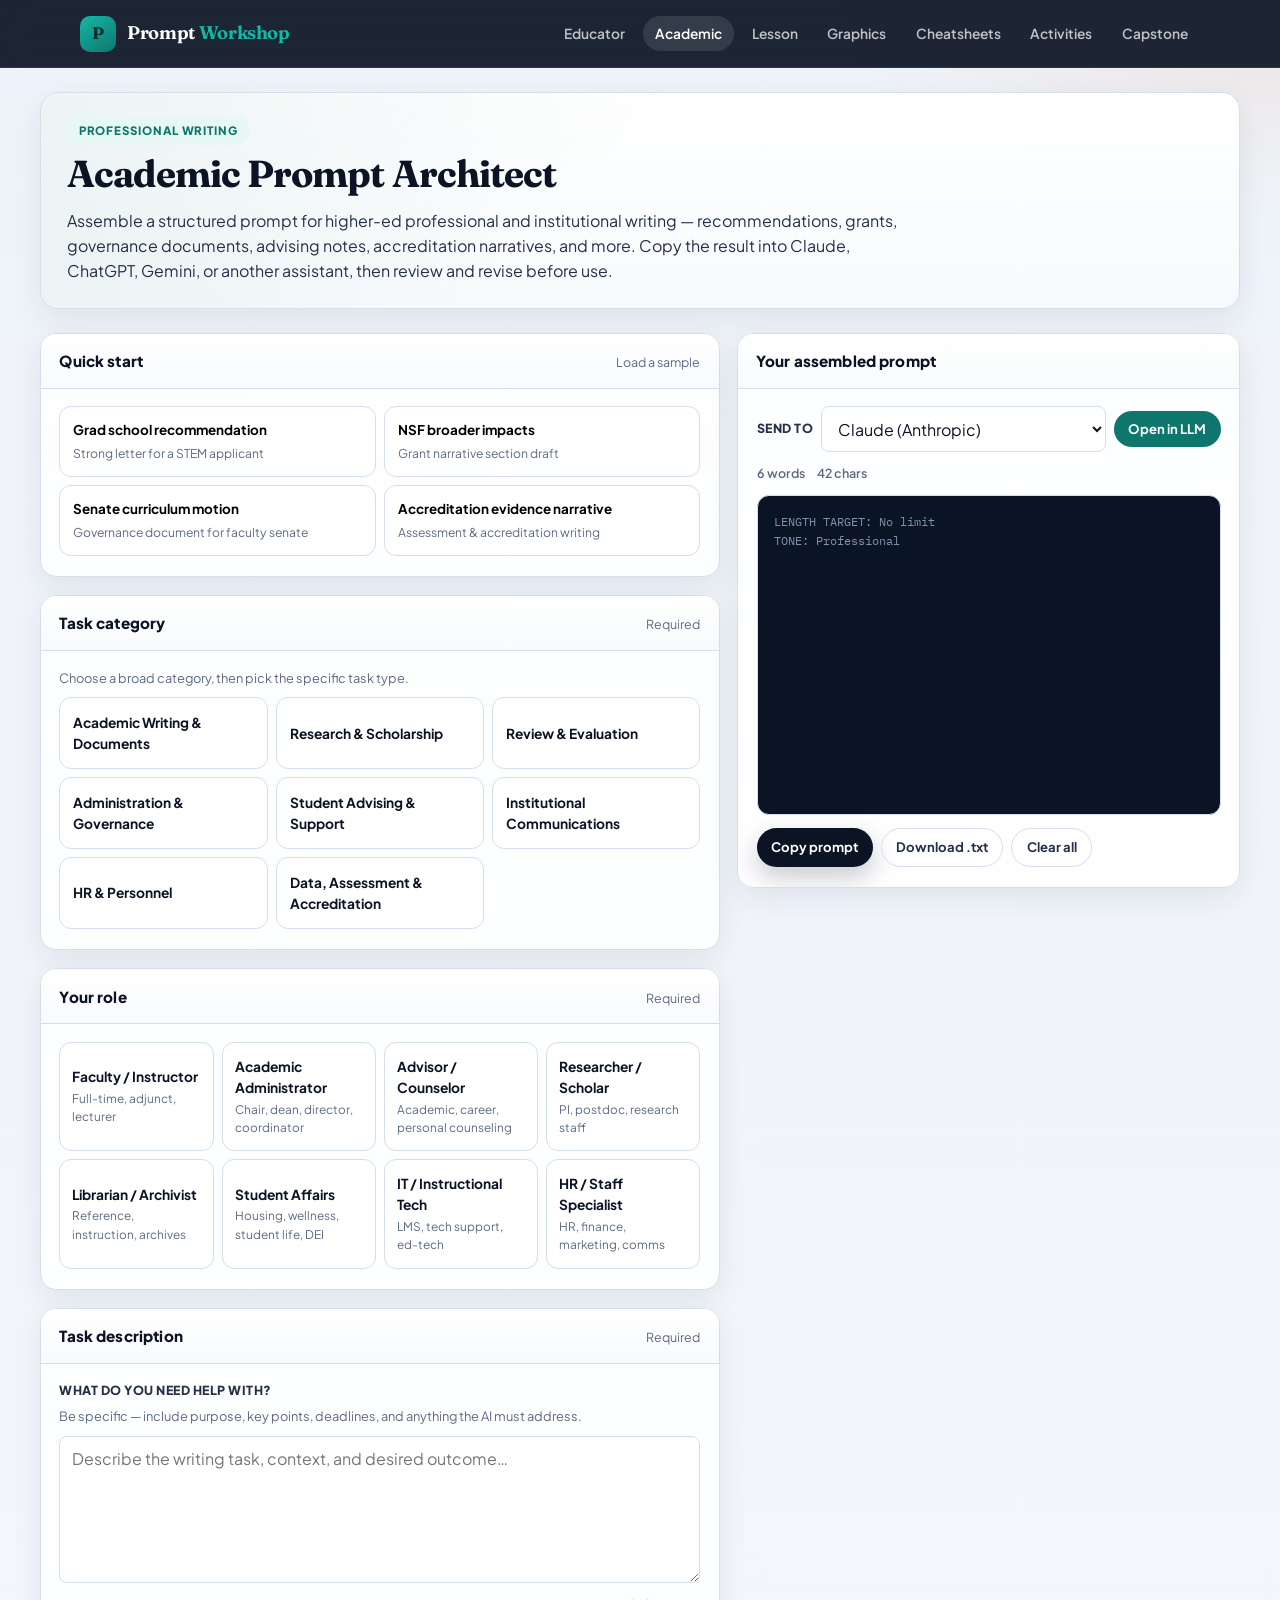
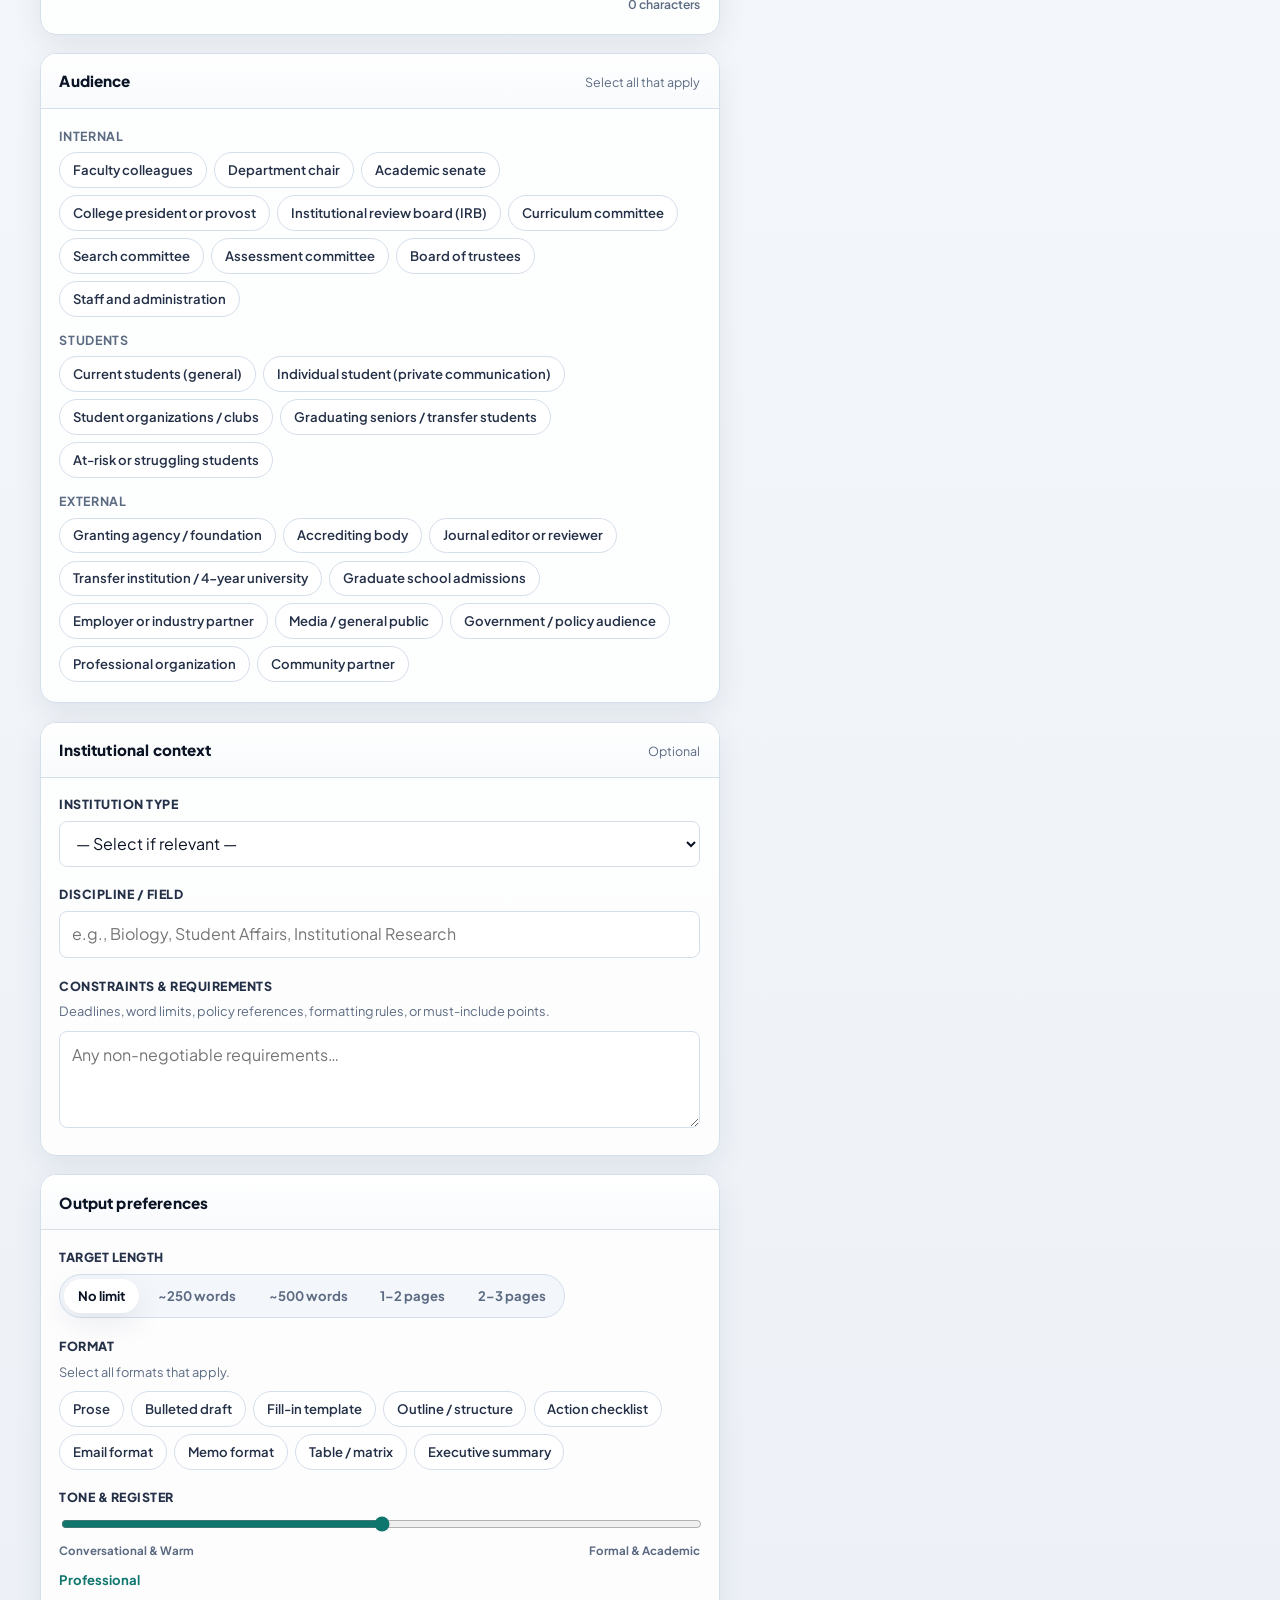
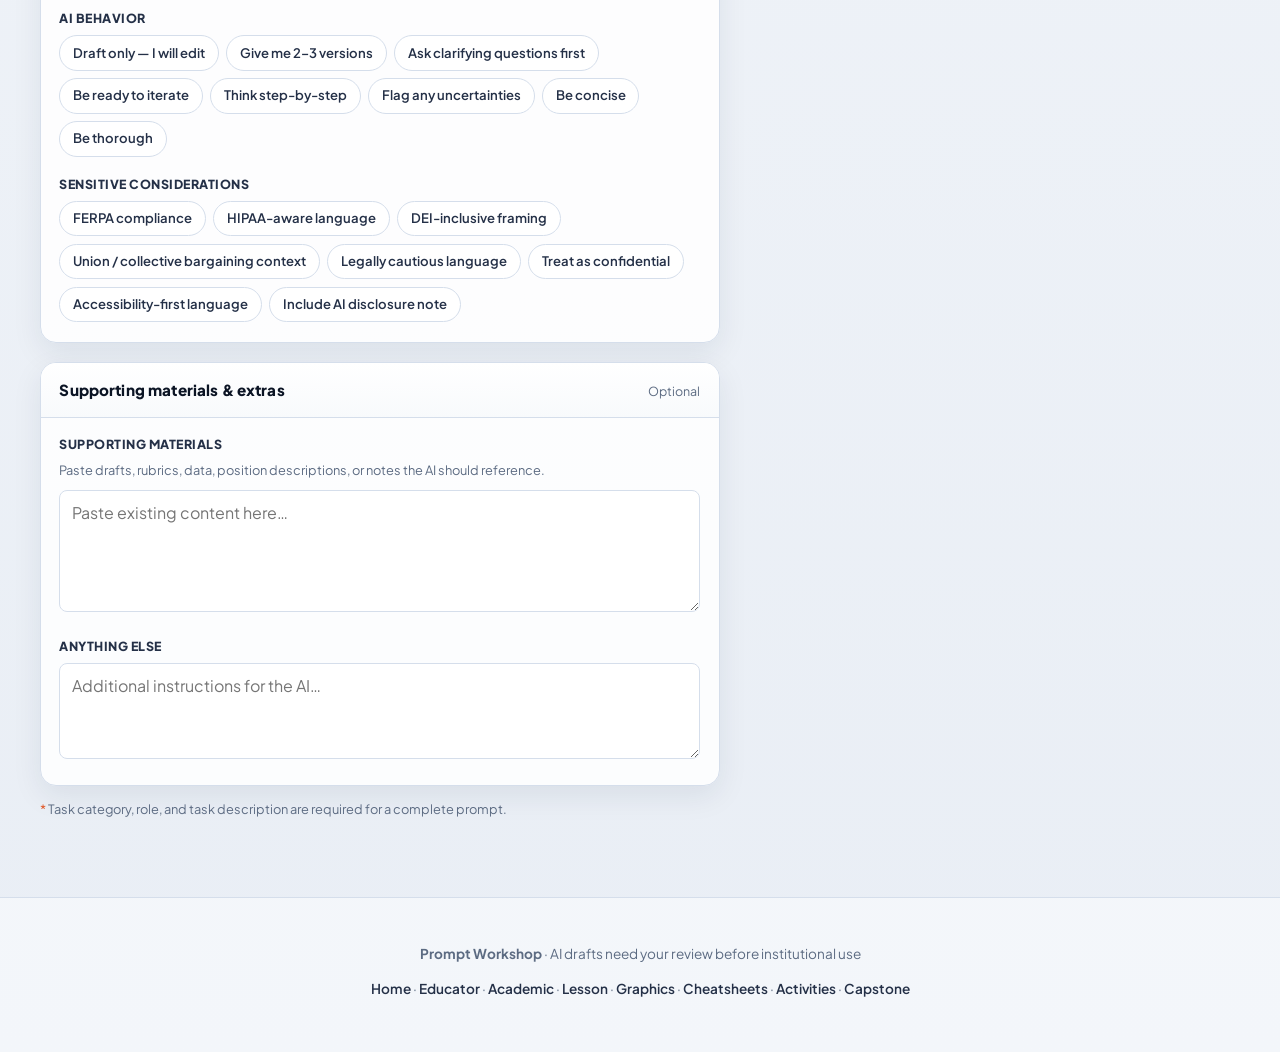
==== commit c2d8e4bb: "Add Capstone Project Builder for scoping team/individual projects Lets students pick a domain/sub-in" ====
--- a/builders/academic.html
+++ b/builders/academic.html
@@ -70,6 +70,7 @@
         <a href="graphics.html">Graphics</a>
         <a href="cheatsheets.html">Cheatsheets</a>
         <a href="activities.html">Activities</a>
+        <a href="capstone.html">Capstone</a>
       </nav>
     </div>
   </header>
@@ -290,7 +291,7 @@
 
   <footer class="site-footer">
     <p><strong>Prompt Workshop</strong> · AI drafts need your review before institutional use</p>
-    <p style="margin-top:0.4rem;"><a href="../index.html">Home</a> · <a href="educator.html">Educator</a> · <a href="academic.html">Academic</a> · <a href="lesson.html">Lesson</a> · <a href="graphics.html">Graphics</a> · <a href="cheatsheets.html">Cheatsheets</a> · <a href="activities.html">Activities</a></p>
+    <p style="margin-top:0.4rem;"><a href="../index.html">Home</a> · <a href="educator.html">Educator</a> · <a href="academic.html">Academic</a> · <a href="lesson.html">Lesson</a> · <a href="graphics.html">Graphics</a> · <a href="cheatsheets.html">Cheatsheets</a> · <a href="activities.html">Activities</a> · <a href="capstone.html">Capstone</a></p>
   </footer>
 
   <script>
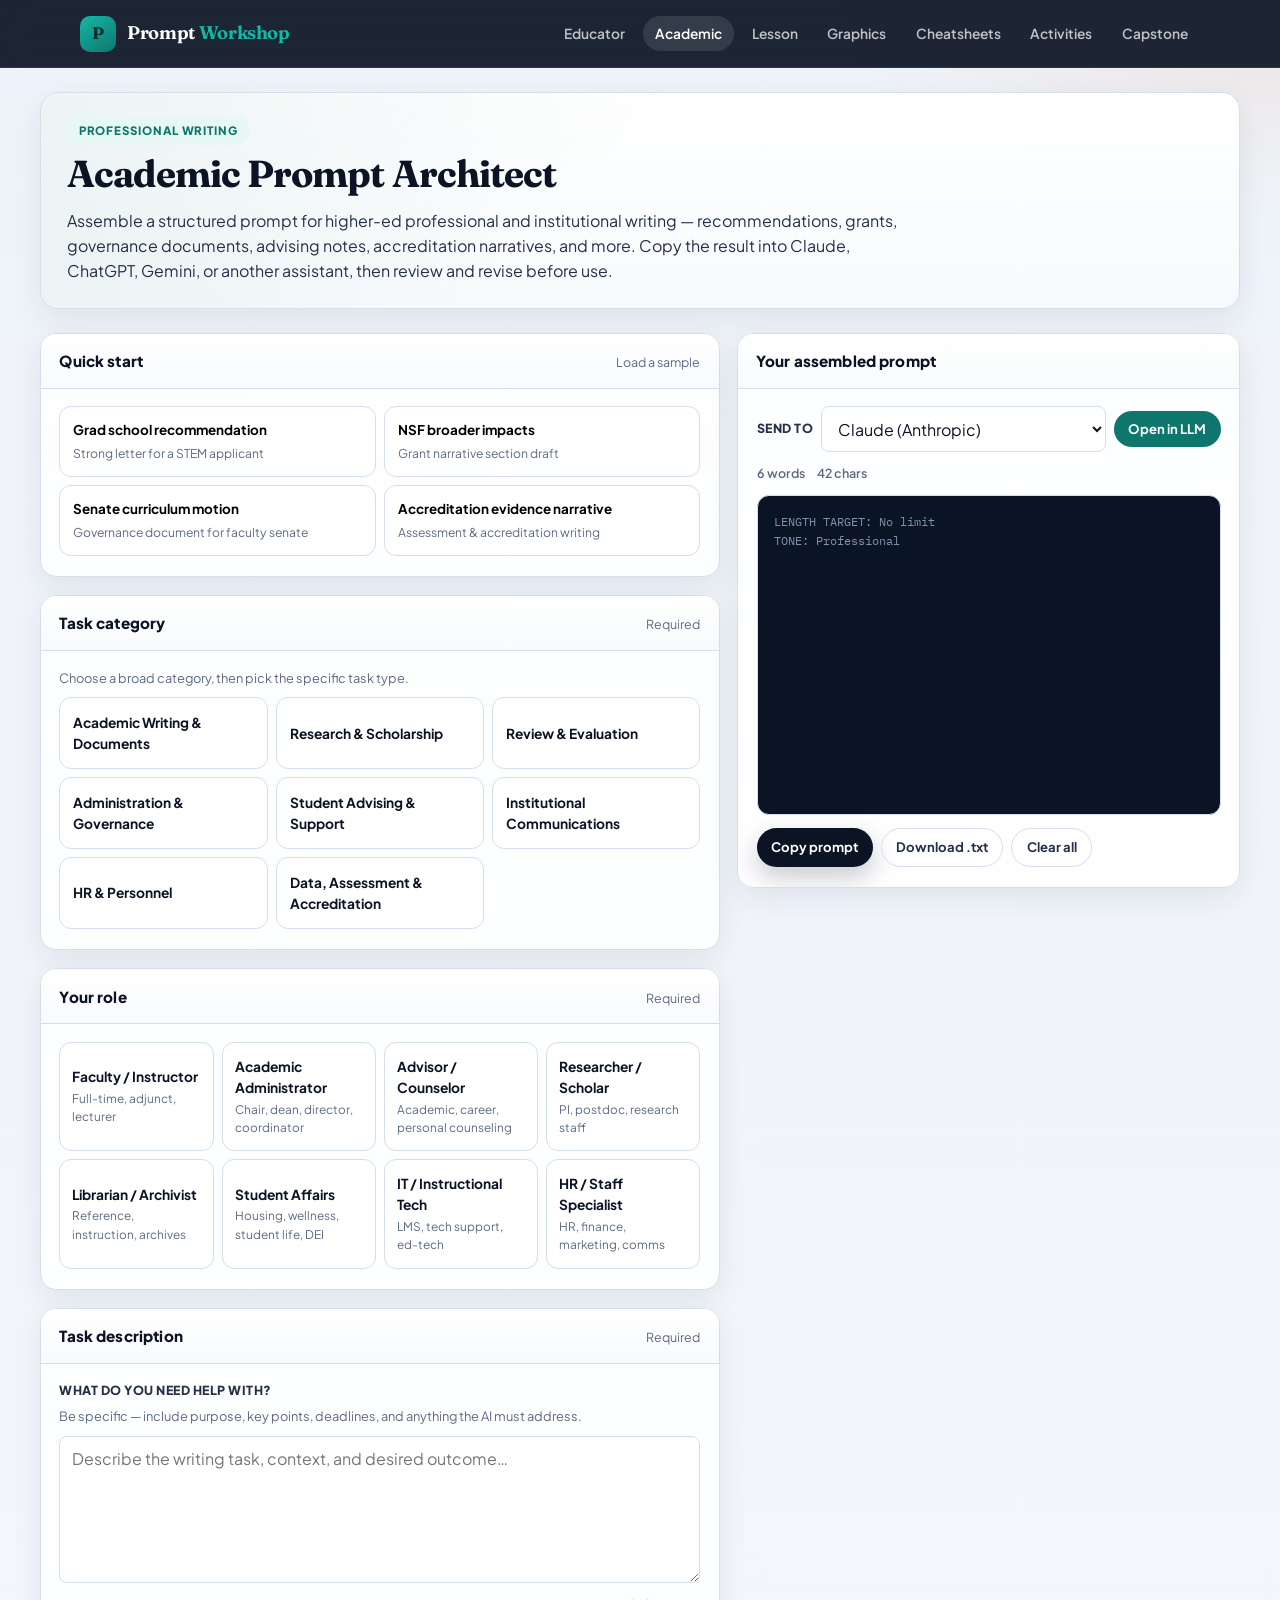
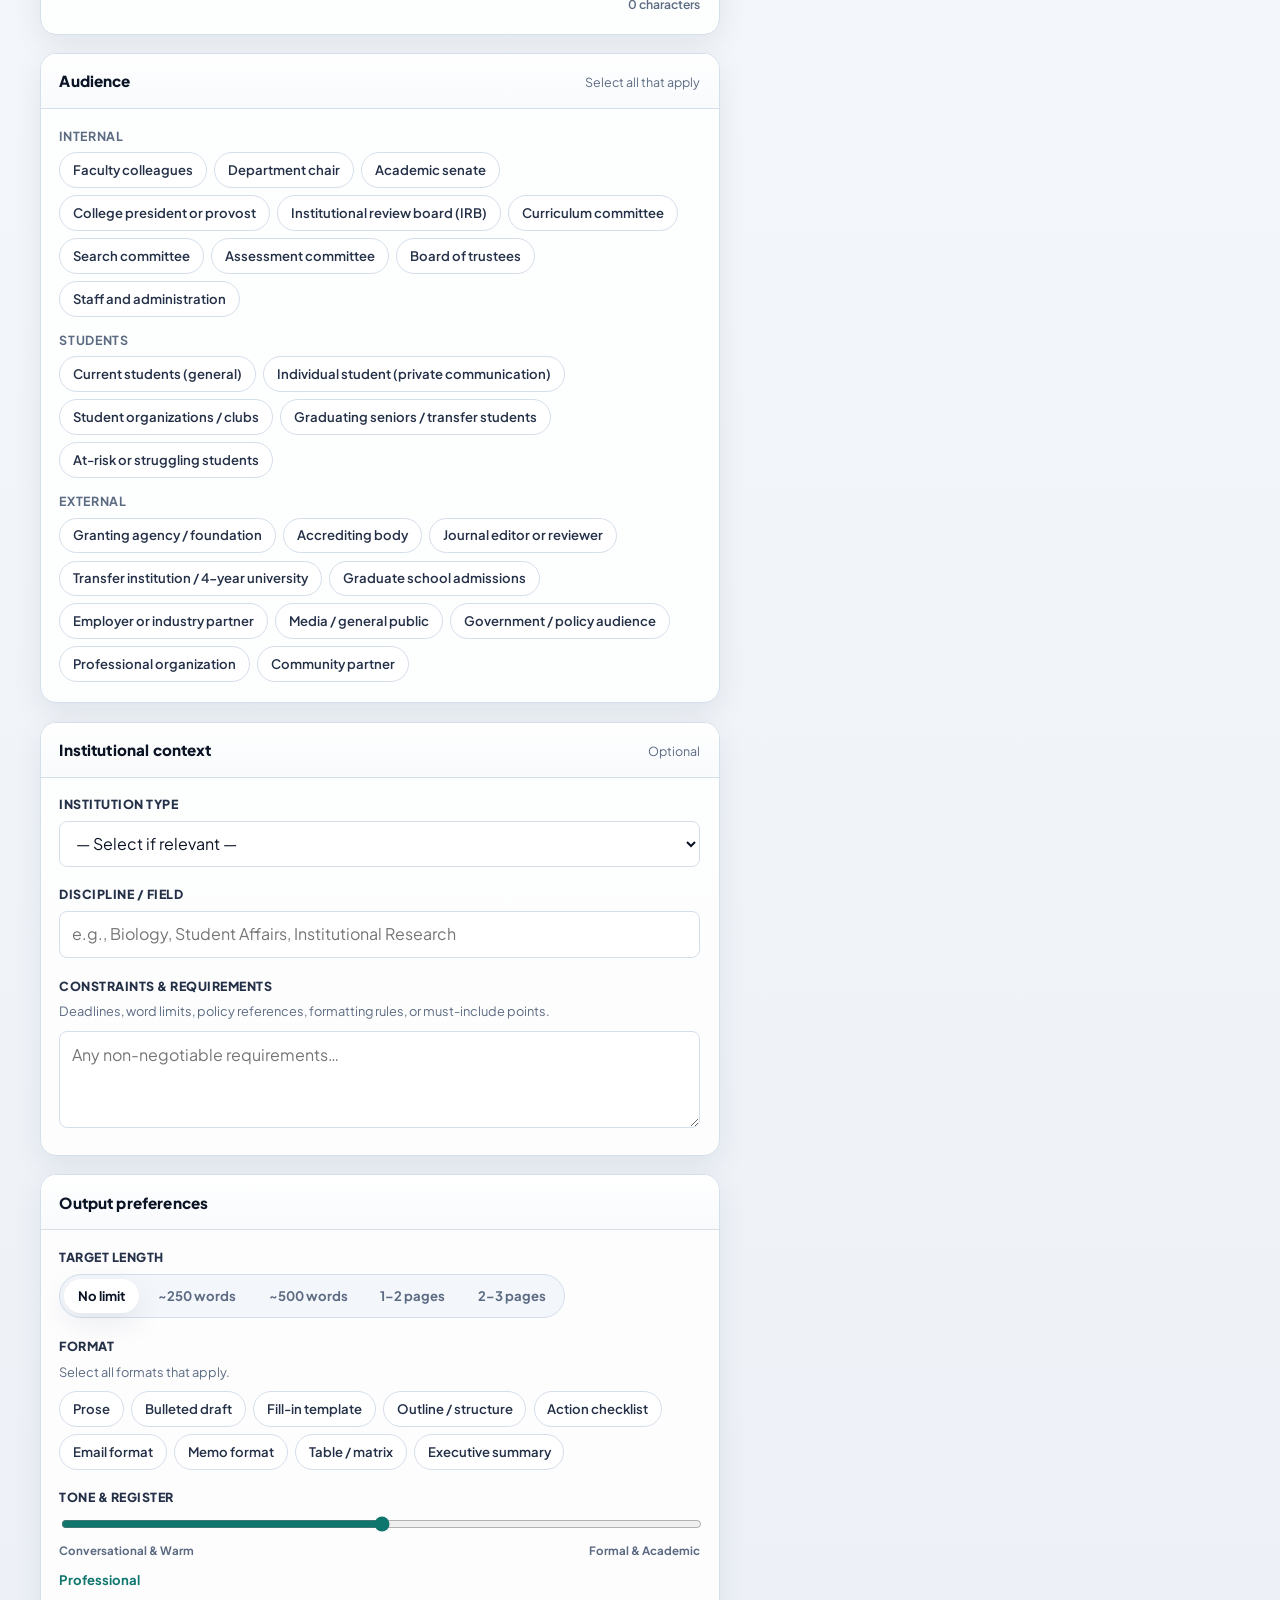
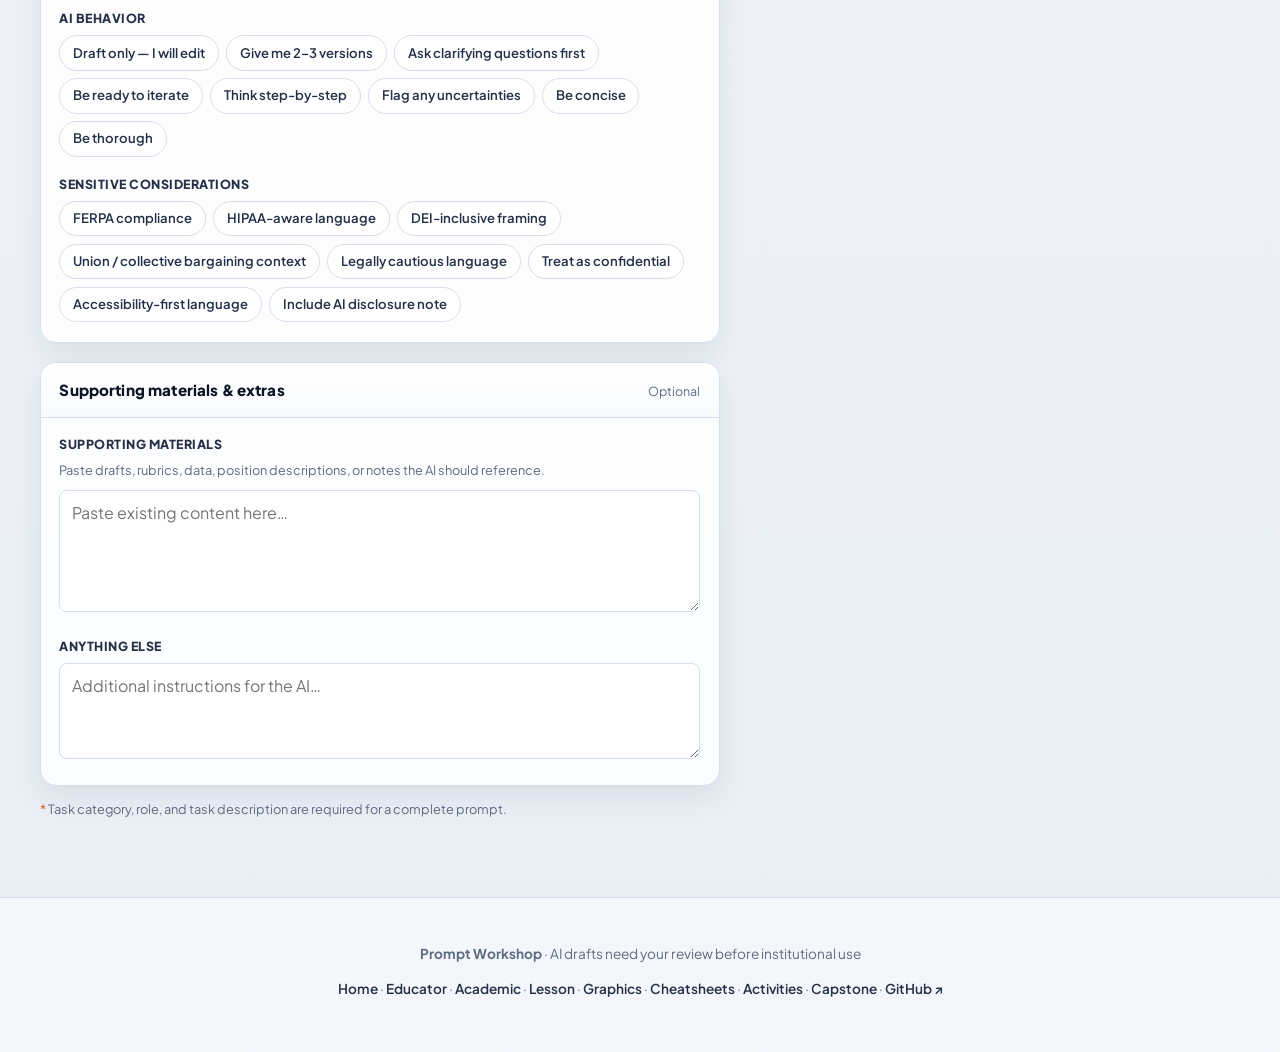
==== commit 1d5eb66a: "Add MIT LICENSE and link the site to its GitHub repo The site had no license file and none of its pa" ====
--- a/builders/academic.html
+++ b/builders/academic.html
@@ -291,7 +291,7 @@
 
   <footer class="site-footer">
     <p><strong>Prompt Workshop</strong> · AI drafts need your review before institutional use</p>
-    <p style="margin-top:0.4rem;"><a href="../index.html">Home</a> · <a href="educator.html">Educator</a> · <a href="academic.html">Academic</a> · <a href="lesson.html">Lesson</a> · <a href="graphics.html">Graphics</a> · <a href="cheatsheets.html">Cheatsheets</a> · <a href="activities.html">Activities</a> · <a href="capstone.html">Capstone</a></p>
+    <p style="margin-top:0.4rem;"><a href="../index.html">Home</a> · <a href="educator.html">Educator</a> · <a href="academic.html">Academic</a> · <a href="lesson.html">Lesson</a> · <a href="graphics.html">Graphics</a> · <a href="cheatsheets.html">Cheatsheets</a> · <a href="activities.html">Activities</a> · <a href="capstone.html">Capstone</a> · <a href="https://github.com/clarkngo/prompt-builder" target="_blank" rel="noopener noreferrer">GitHub ↗</a></p>
   </footer>
 
   <script>
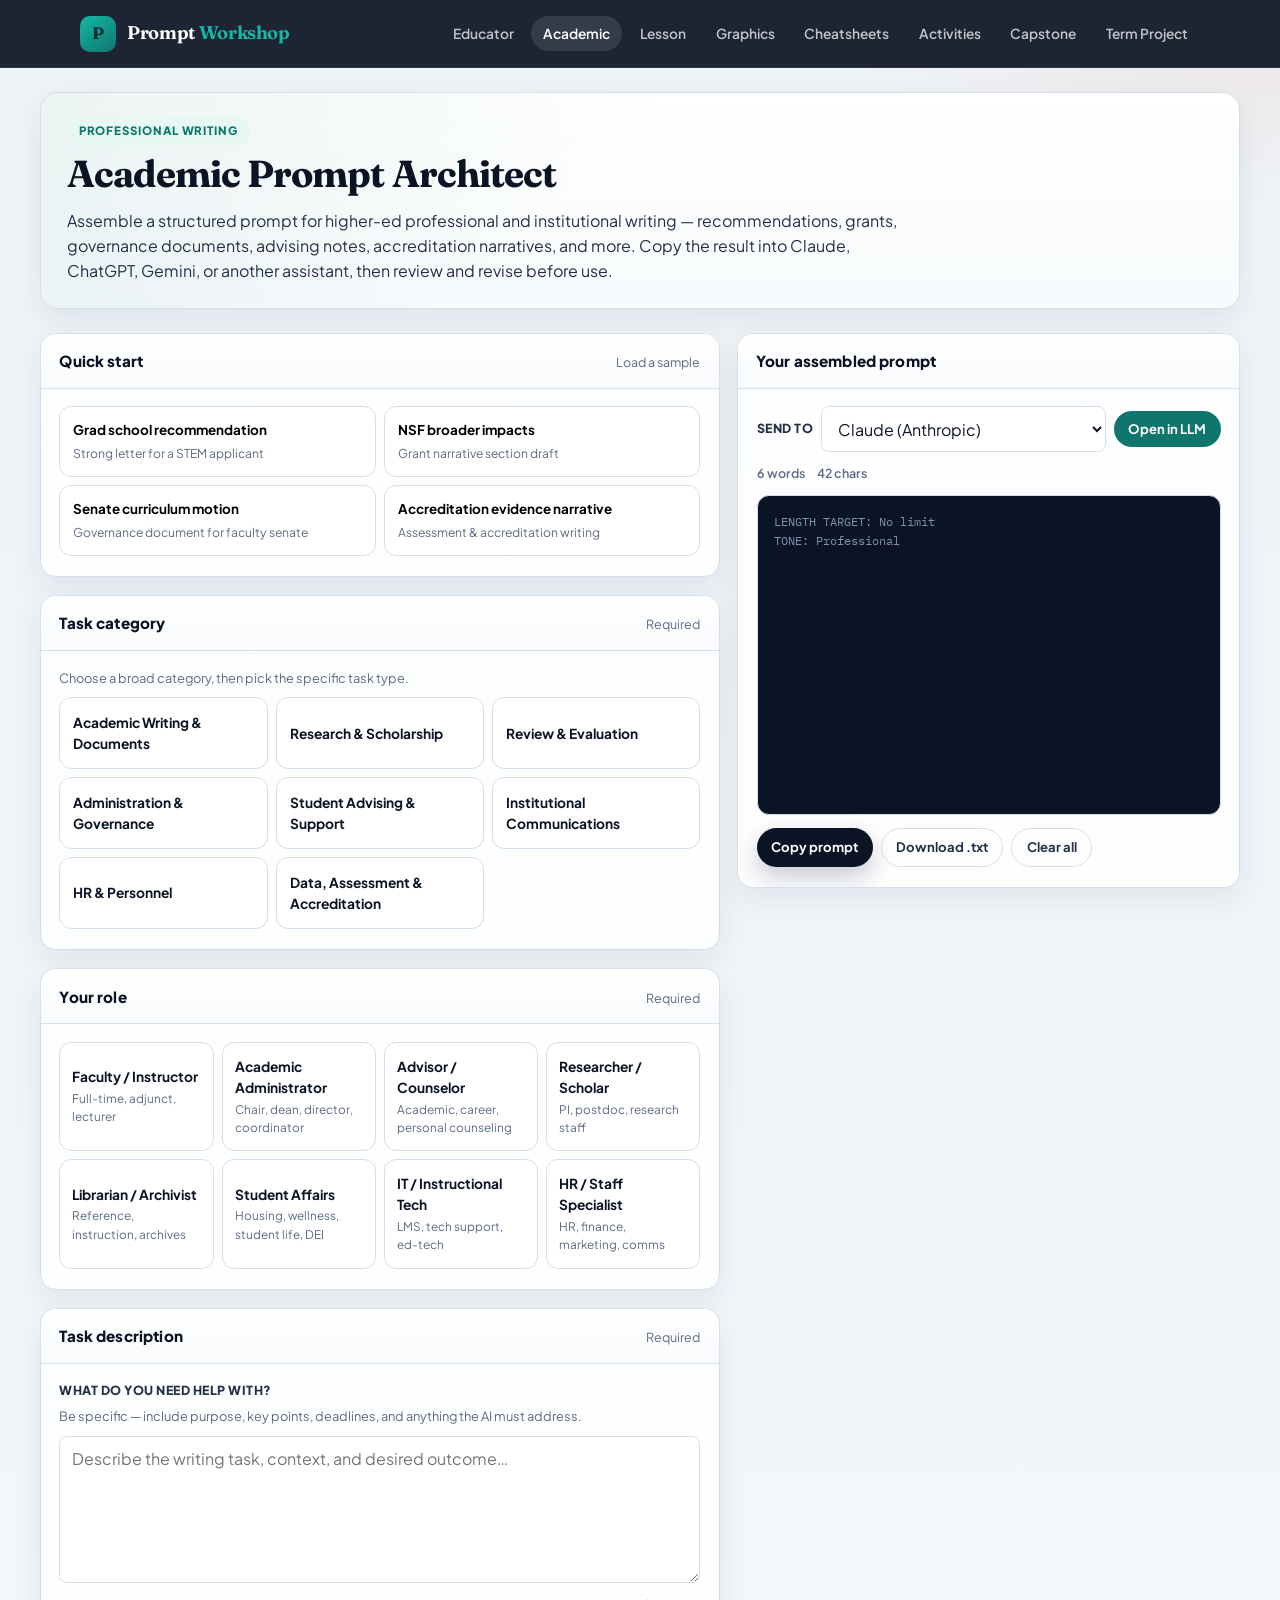
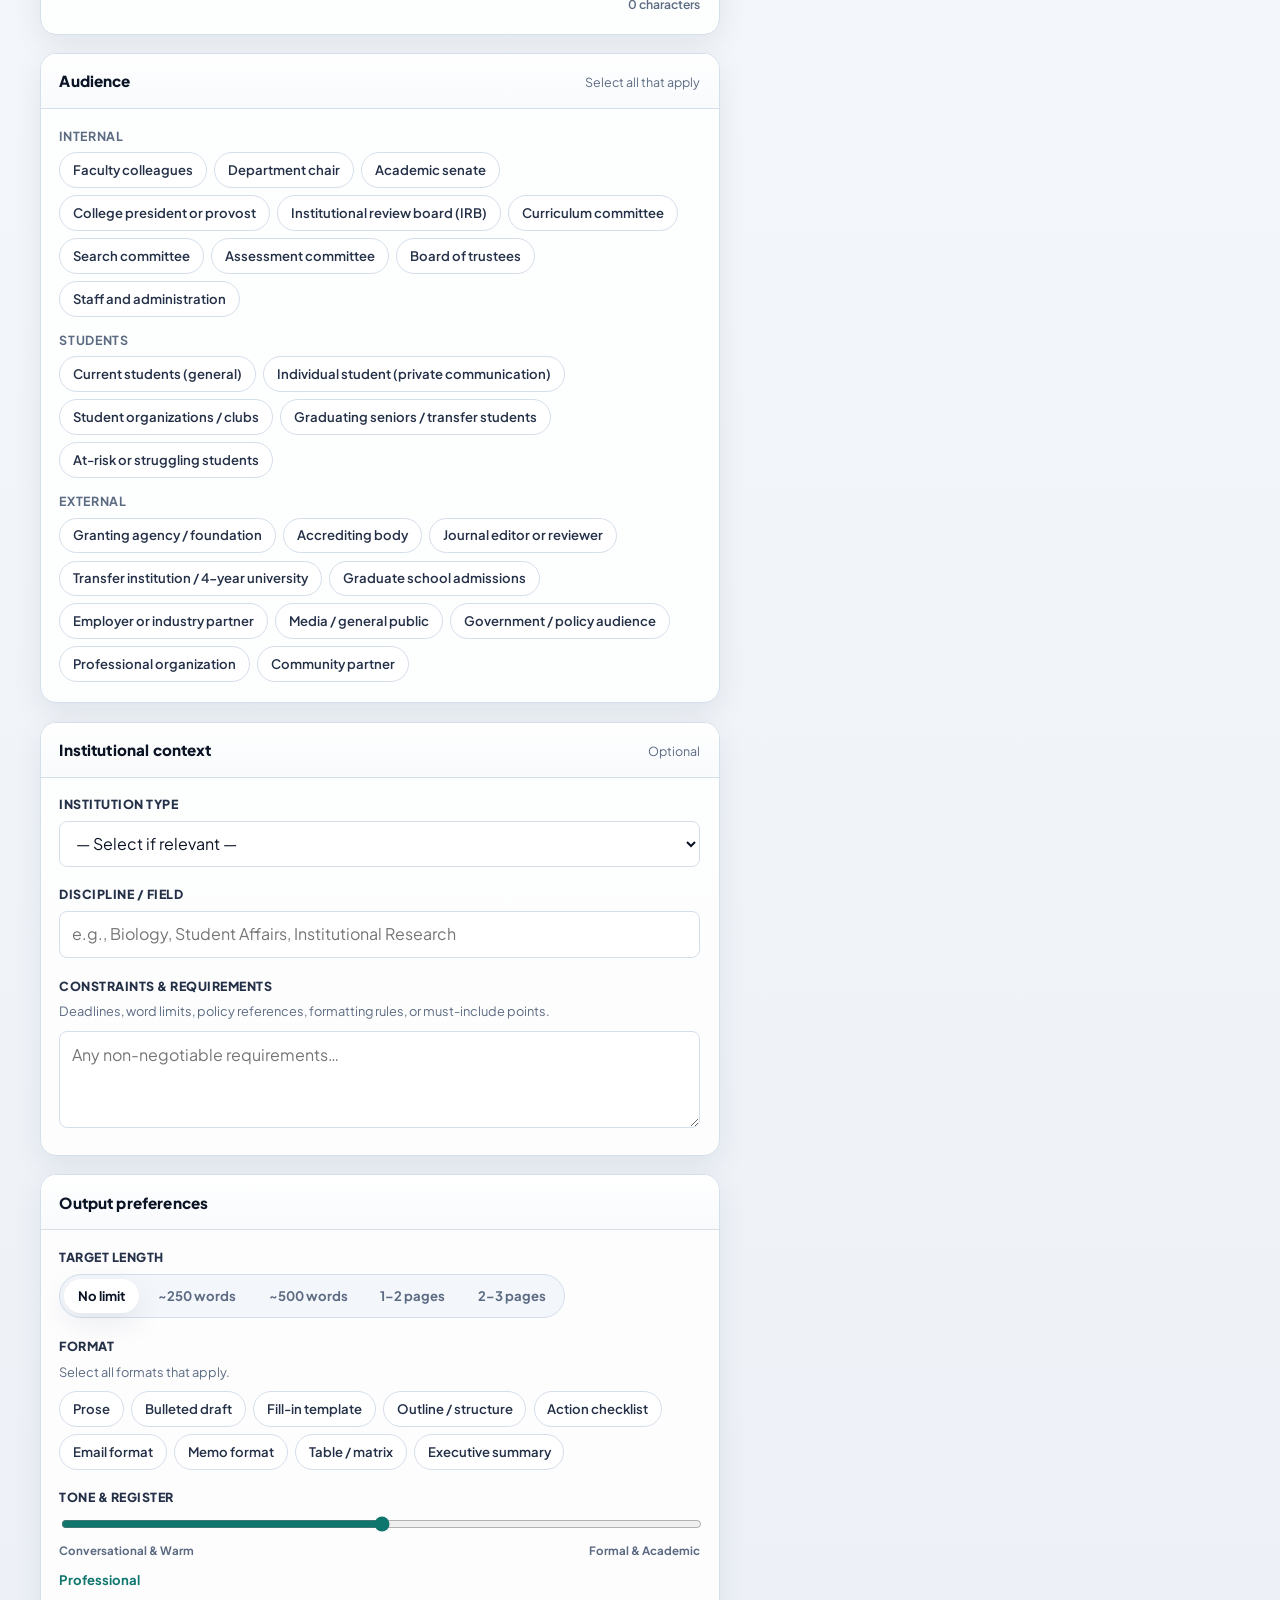
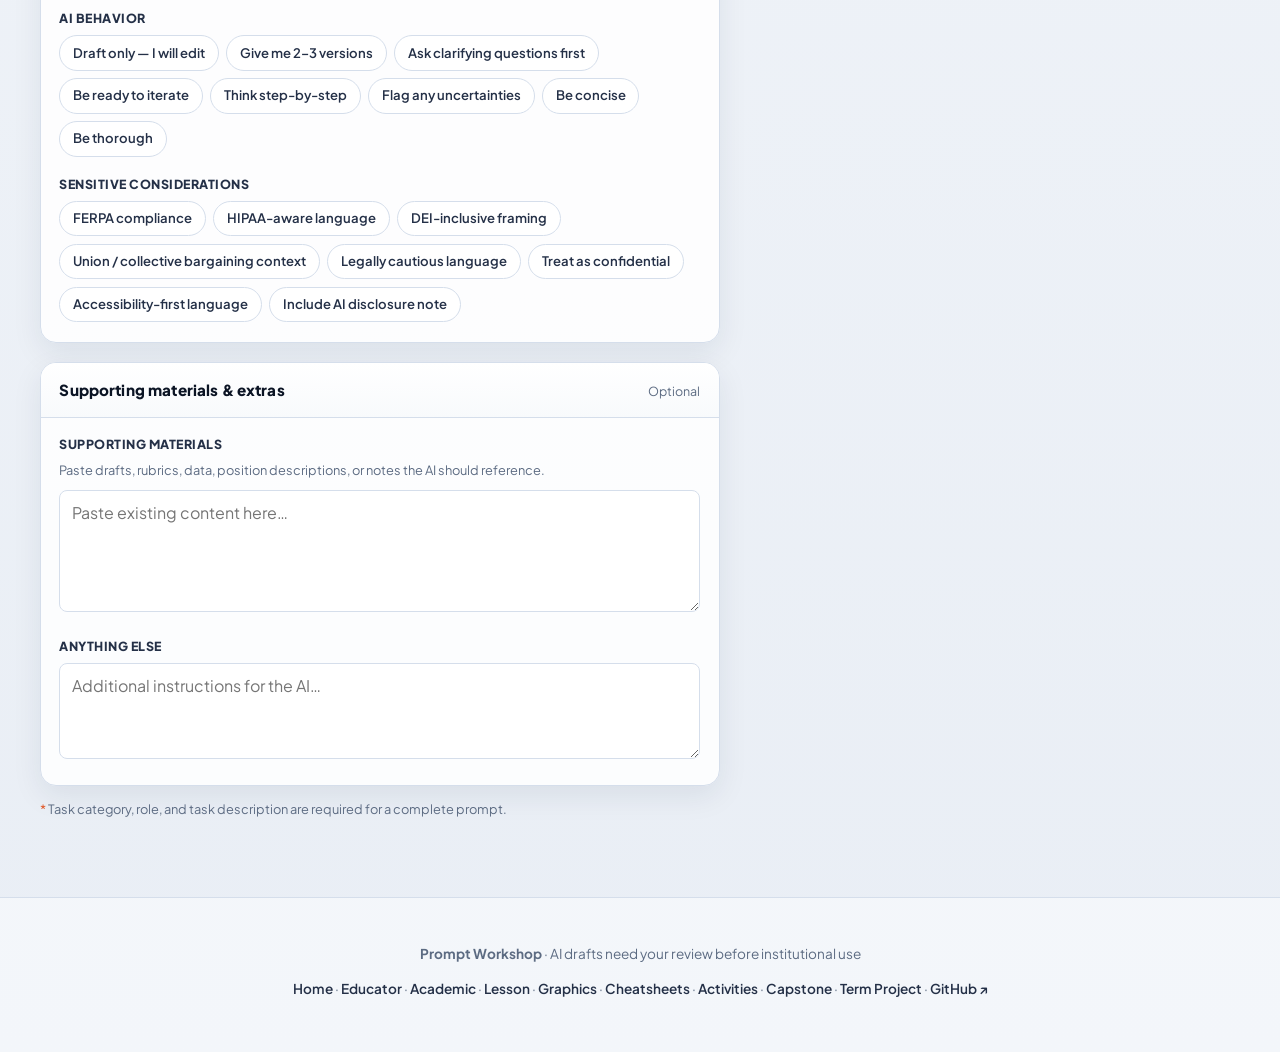
==== commit 78295d3b: "Add Team/Term Project Builder with course presets Generic builder for scoping course term projects a" ====
--- a/builders/academic.html
+++ b/builders/academic.html
@@ -71,6 +71,7 @@
         <a href="cheatsheets.html">Cheatsheets</a>
         <a href="activities.html">Activities</a>
         <a href="capstone.html">Capstone</a>
+        <a href="term-project.html">Term Project</a>
       </nav>
     </div>
   </header>
@@ -291,7 +292,7 @@
 
   <footer class="site-footer">
     <p><strong>Prompt Workshop</strong> · AI drafts need your review before institutional use</p>
-    <p style="margin-top:0.4rem;"><a href="../index.html">Home</a> · <a href="educator.html">Educator</a> · <a href="academic.html">Academic</a> · <a href="lesson.html">Lesson</a> · <a href="graphics.html">Graphics</a> · <a href="cheatsheets.html">Cheatsheets</a> · <a href="activities.html">Activities</a> · <a href="capstone.html">Capstone</a> · <a href="https://github.com/clarkngo/prompt-builder" target="_blank" rel="noopener noreferrer">GitHub ↗</a></p>
+    <p style="margin-top:0.4rem;"><a href="../index.html">Home</a> · <a href="educator.html">Educator</a> · <a href="academic.html">Academic</a> · <a href="lesson.html">Lesson</a> · <a href="graphics.html">Graphics</a> · <a href="cheatsheets.html">Cheatsheets</a> · <a href="activities.html">Activities</a> · <a href="capstone.html">Capstone</a> · <a href="term-project.html">Term Project</a> · <a href="https://github.com/clarkngo/prompt-builder" target="_blank" rel="noopener noreferrer">GitHub ↗</a></p>
   </footer>
 
   <script>
